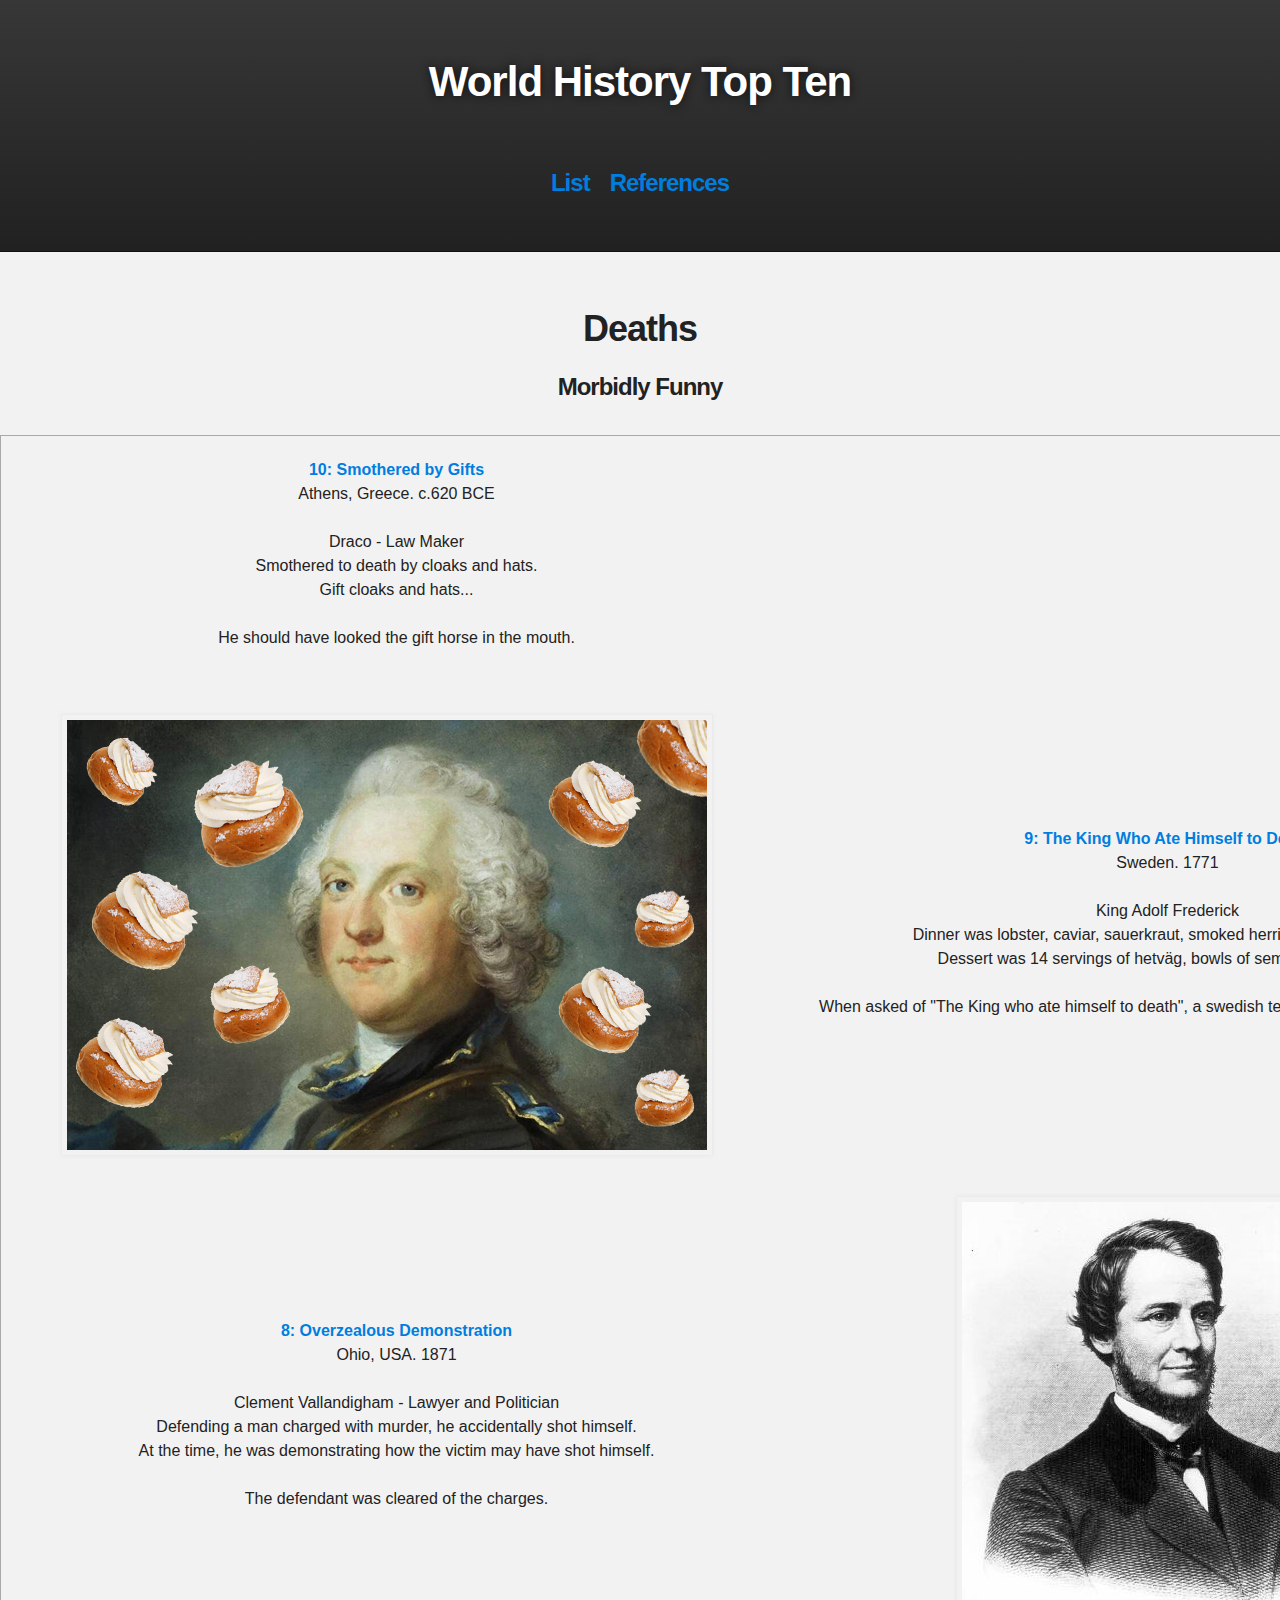
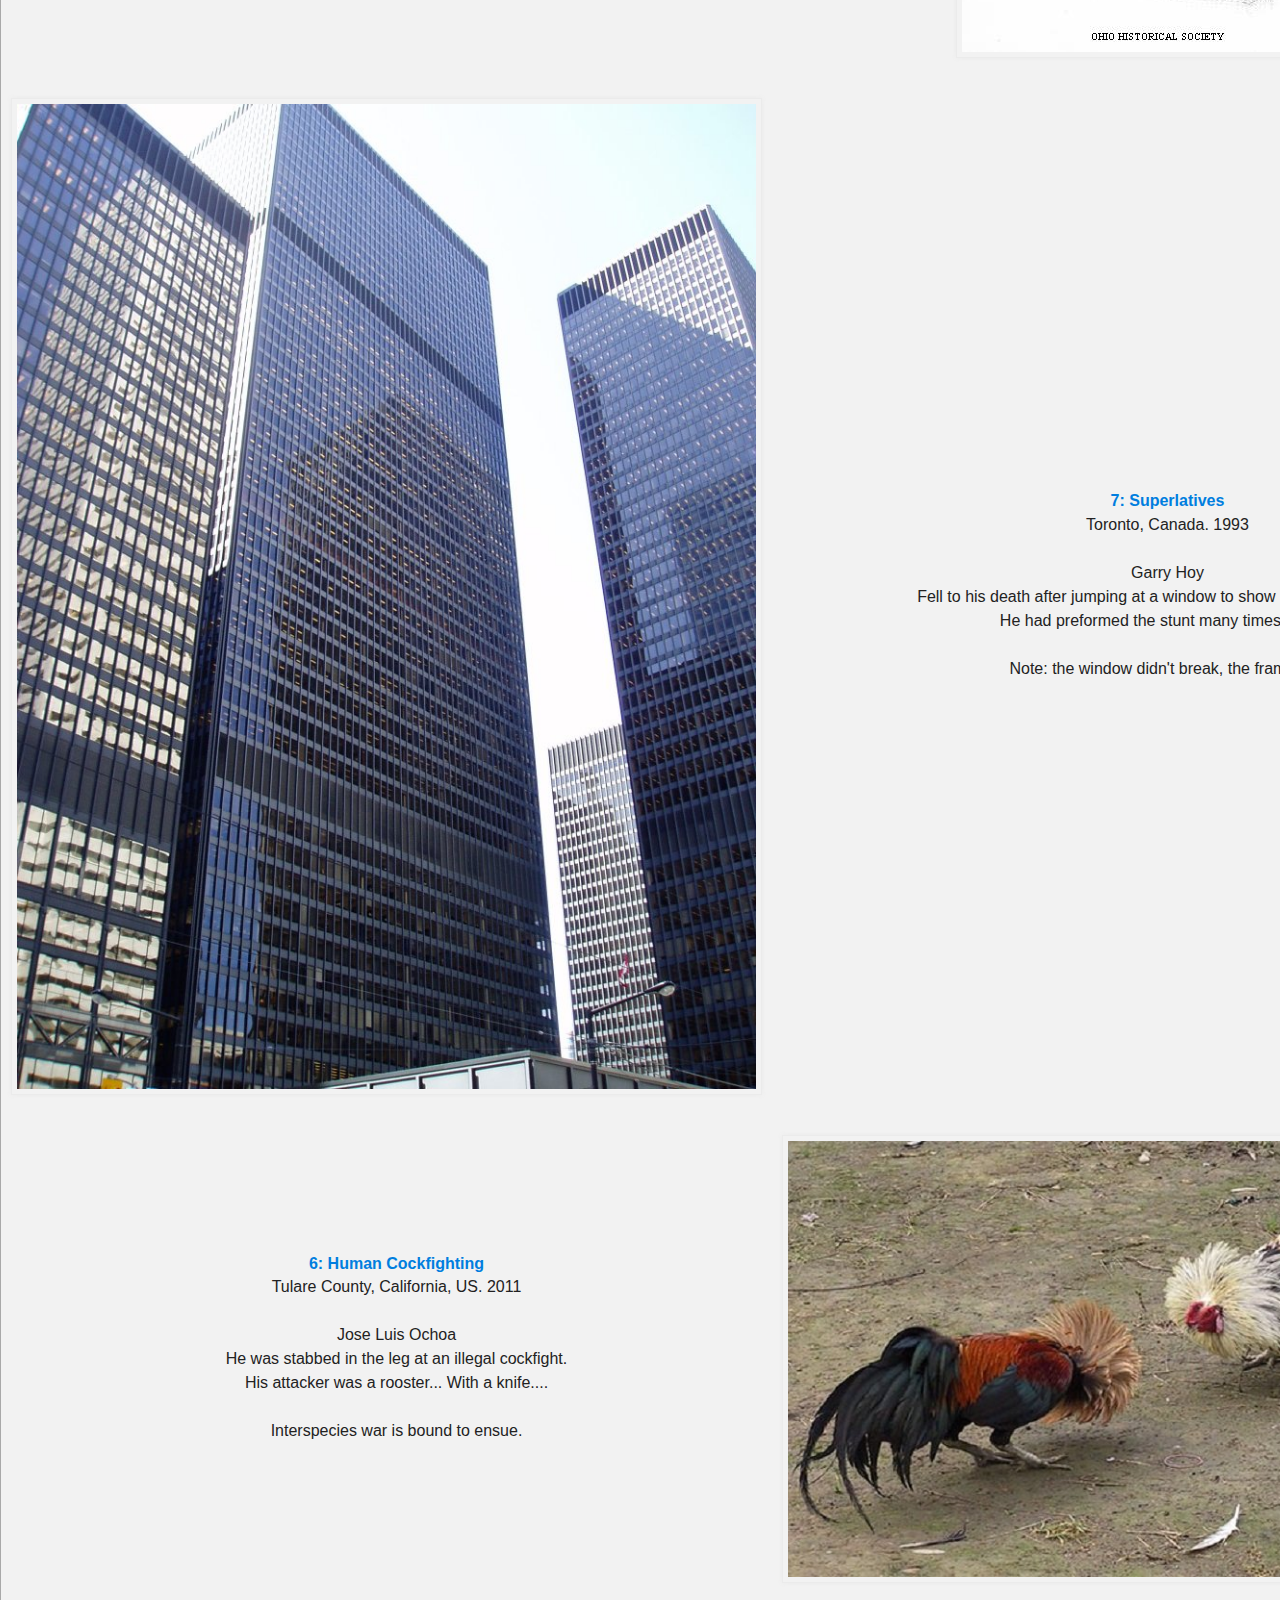
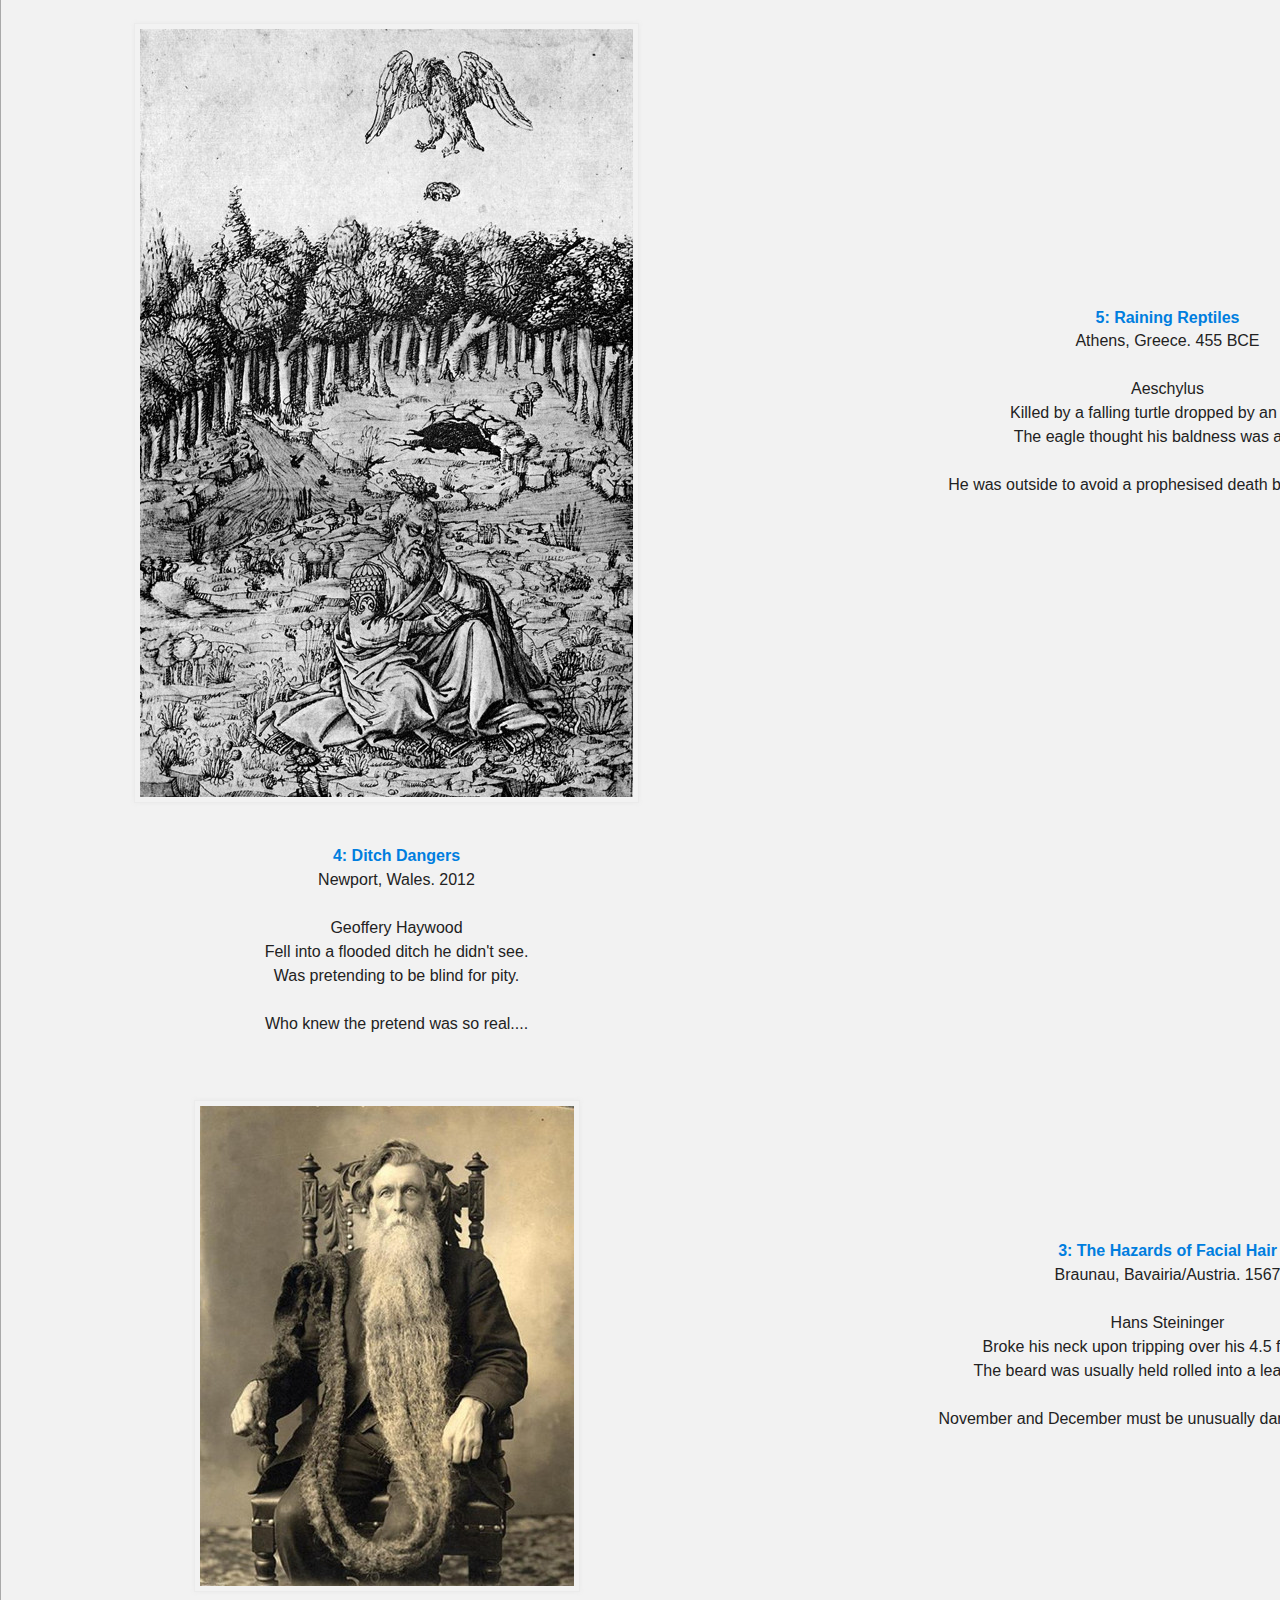
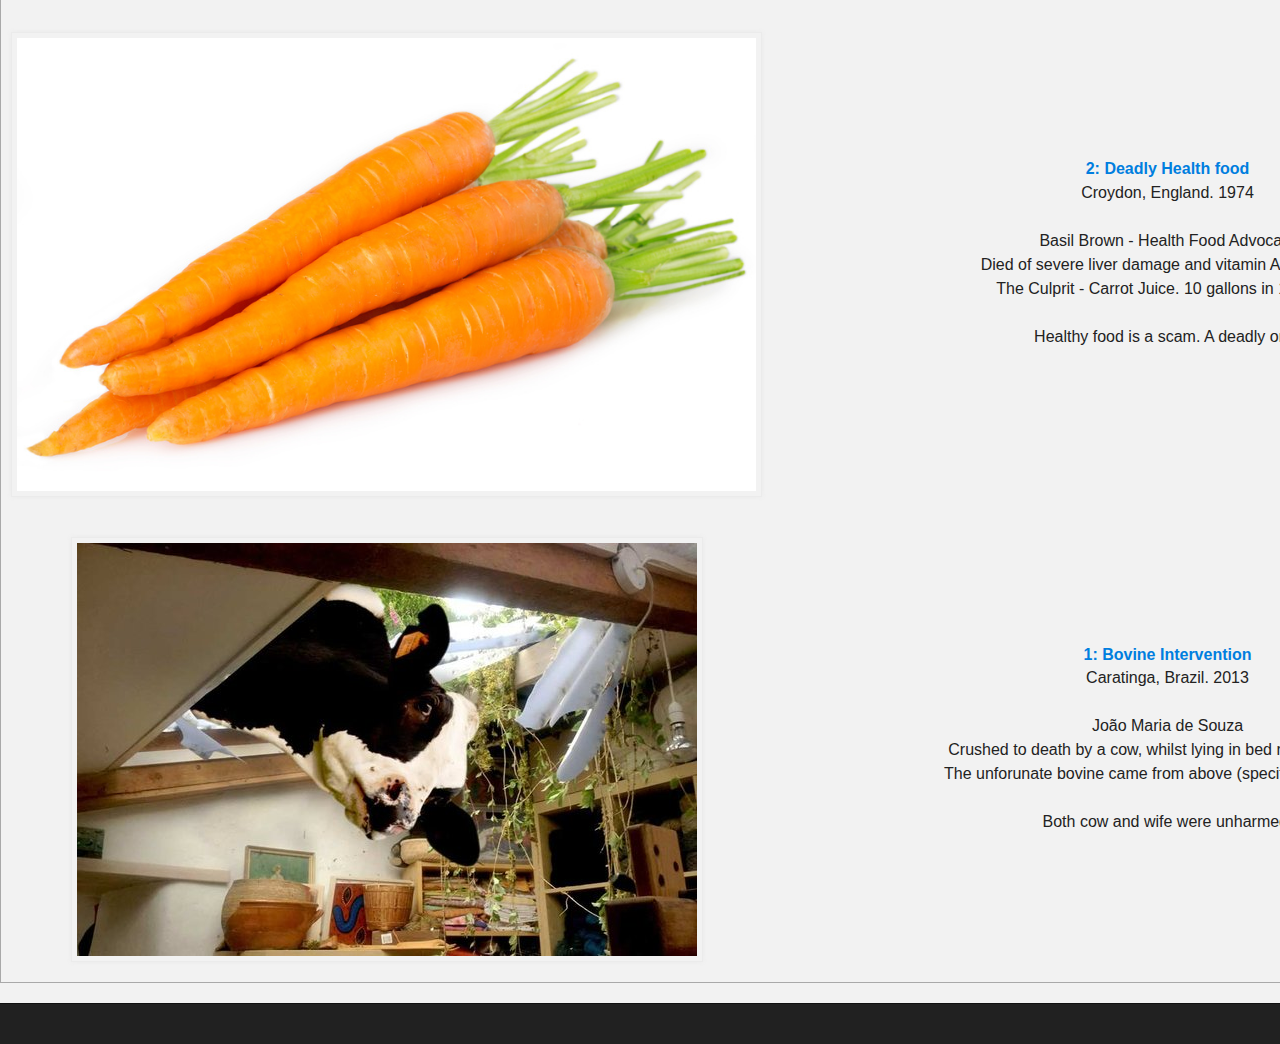
==== index.html @ b4752551 "Update index.html" ====
<!DOCTYPE html>
<html>

  <head>
    <meta charset='utf-8'>
    <meta http-equiv="X-UA-Compatible" content="chrome=1">
    <meta name="description" content="Worldhistorytopten : ">

    <link rel="stylesheet" type="text/css" media="screen" href="stylesheets/stylesheet.css">

    <title>World History Top Ten</title>
  </head>

  <body>

    <!-- HEADER -->
    <div id="header_wrap" class="outer">
        <header class="inner">

          <h1 style="text-align:center;" id="project_title">World History Top Ten</h1>
          <h2 id="project_tagline"></h2>
          
          
          <table style="margin:auto;border:0px;" style="width:40%">
            <tr>
              <td>
                <h3><a href="index.html">List</a></h3>
              </td>
              <td>
                <h3><a href="references.html">References</a></h3>
              </td>
            </tr>
          </table>

        </header>
    </div>

    <!-- MAIN CONTENT -->
    <div id="main_content_wrap" class="outer">
      <section id="main_content" class="inner">
<h1 style="text-align:center;">
<a id="deaths" aria-hidden="true"><span aria-hidden="true" class="octicon octicon-link"></span></a>Deaths</h1>
<h3 style="text-align:center;">Morbidly Funny</h3>
      </section>
      
      <table style="width:100%">
  <tr>
    <td>
      <pre><a href="http://www.stoa.org/sol-bin/search.pl?login=guest&enlogin=guest&db=REAL&field=adlerhw_gr&searchstr=delta,1495&filter=CD-Unicode"><strong>10: Smothered by Gifts</strong></a>
Athens, Greece. c.620 BCE

Draco - Law Maker
Smothered to death by cloaks and hats.
Gift cloaks and hats...

He should have looked the gift horse in the mouth.
      </pre>
    </td>
  </tr>
  
  
  <tr>
    <td><img src="images/yummy-death.png"></td>
    <td>
      <pre><a href="http://www.nordstjernan.com/news/traditions/6870/"><strong>9: The King Who Ate Himself to Death</strong></a>
Sweden. 1771

King Adolf Frederick
Dinner was lobster, caviar, sauerkraut, smoked herring and champagne.
Dessert was 14 servings of hetväg, bowls of semlor and hot milk.

When asked of "The King who ate himself to death", a swedish teenager responded "Which one?".
      </pre>
    </td>
  </tr>
  
  
  <tr>
    <td>
      <pre><a href="http://www.historiclebanonohio.com/?q=vallandigham"><strong>8: Overzealous Demonstration</strong></a>
Ohio, USA. 1871

Clement Vallandigham - Lawyer and Politician
Defending a man charged with murder, he accidentally shot himself.
At the time, he was demonstrating how the victim may have shot himself.

The defendant was cleared of the charges.
      </pre>
    </td>
    <td><img src="images/Vallandigham,_Clement_(1).jpg"></td>
  </tr>
  
  
  <tr>
    <td><img src="images/garry hoy window.JPG"></td>
    <td>
      <pre><a href="http://www.snopes.com/horrors/freakish/window.asp"><strong>7: Superlatives</strong></a>
Toronto, Canada. 1993

Garry Hoy
Fell to his death after jumping at a window to show it was unbreakable.
He had preformed the stunt many times before.

Note: the window didn't break, the frame did.
      </pre>
    </td>
  </tr>
  
  
  <tr>
    <td>
      <pre><a href="http://www.bbc.com/news/world-us-canada-12393125"><strong>6: Human Cockfighting</strong></a>
Tulare County, California, US. 2011

Jose Luis Ochoa
He was stabbed in the leg at an illegal cockfight.
His attacker was a rooster... With a knife....

Interspecies war is bound to ensue.
      </pre>
    </td>
    <td><img src="images/cdn.lolwot.com_wp-content_uploads_2016_05_10-bizarre-and-ironic-ways-people-have-been-killed-10.jpg"></td>
  </tr>
  
  
  <tr>
    <td><img src="images/Death_of_Aeschylus_in_Florentine_Picture_Chronicle.jpg"</td>
    <td>
      <pre><a href="http://www.britannica.com/biography/Aeschylus-Greek-dramatist"><strong>5: Raining Reptiles</strong></a>
Athens, Greece. 455 BCE

Aeschylus
Killed by a falling turtle dropped by an eagle.
The eagle thought his baldness was a rock.

He was outside to avoid a prophesised death by falling object.
      </pre>
    </td>
  </tr>
  
  
  <tr>
    <td>
      <pre><a href="http://www.telegraph.co.uk/news/newstopics/howaboutthat/9431829/Man-who-pretended-to-be-blind-died-in-ditch.html"><strong>4: Ditch Dangers</strong></a>
Newport, Wales. 2012

Geoffery Haywood
Fell into a flooded ditch he didn't see.
Was pretending to be blind for pity.

Who knew the pretend was so real....
      </pre>
    </td>
  </tr>
  
  
  <tr>
    <td><img src="images/unusual-deaths-hans_large.jpg"></td>
    <td>
      <pre><a href="http://health.howstuffworks.com/diseases-conditions/death-dying/10-ways-to-die3.htm"><strong>3: The Hazards of Facial Hair</strong></a>
Braunau, Bavairia/Austria. 1567

Hans Steininger
Broke his neck upon tripping over his 4.5 foot beard.
The beard was usually held rolled into a leather pouch.

November and December must be unusually dangerous months.
      </pre>
    </td>
  </tr>
  
  
  <tr>
    <td><img src="images/CARROTS.jpg"></td>
    <td>
      <pre><a href="https://books.google.com/books?id=qbMz7YrTBMEC&lpg=PA230&ots=zu1Pef9qdF&dq=bl&pg=PA230#v=onepage&q=%22Basil%20Brown%22&f=false"><strong>2: Deadly Health food</strong></a>
Croydon, England. 1974

Basil Brown - Health Food Advocate
Died of severe liver damage and vitamin A overdose.
The Culprit - Carrot Juice. 10 gallons in 10 days.

Healthy food is a scam. A deadly one.
      </pre>
    </td>
    <td><img src="images/basil brown carrot.jpg"></td>
  </tr>
  
  
  <tr>
    <td><img src="images/cow.jpg"></td>
    <td>
      <pre><a href="http://www.telegraph.co.uk/news/worldnews/southamerica/brazil/10177786/Brazilian-man-dies-after-cow-falls-through-his-roof-on-top-of-him.html"><strong>1: Bovine Intervention</strong></a>
Caratinga, Brazil. 2013

João Maria de Souza
Crushed to death by a cow, whilst lying in bed next to his wife.
The unforunate bovine came from above (specifically, the roof).

Both cow and wife were unharmed.
      </pre>
    </td>
  </tr>
    
    
</table>

    </div>

    <!-- FOOTER  -->
    <div id="footer_wrap" class="outer">
      <footer class="inner">
      </footer>
    </div>

    

  </body>
</html>
---- stylesheets/stylesheet.css ----
/*******************************************************************************
Slate Theme for GitHub Pages
by Jason Costello, @jsncostello
*******************************************************************************/

@import url(github-light.css);

/*******************************************************************************
MeyerWeb Reset
*******************************************************************************/

html, body, div, span, applet, object, iframe,
h1, h2, h3, h4, h5, h6, p, blockquote, pre,
a, abbr, acronym, address, big, cite, code,
del, dfn, em, img, ins, kbd, q, s, samp,
small, strike, strong, sub, sup, tt, var,
b, u, i, center,
dl, dt, dd, ol, ul, li,
fieldset, form, label, legend,
table, caption, tbody, tfoot, thead, tr, th, td,
article, aside, canvas, details, embed,
figure, figcaption, footer, header, hgroup,
menu, nav, output, ruby, section, summary,
time, mark, audio, video {
  margin: 0;
  padding: 0;
  border: 0;
  font: inherit;
  vertical-align: middle;
}

td{
  text-align:center;
}

/* HTML5 display-role reset for older browsers */
article, aside, details, figcaption, figure,
footer, header, hgroup, menu, nav, section {
  display: block;
}

ol, ul {
  list-style: none;
}

table {
  border-collapse: collapse;
  border-spacing: 0;
}

/*******************************************************************************
Theme Styles
*******************************************************************************/

body {
  box-sizing: border-box;
  color:#373737;
  background: #212121;
  font-size: 16px;
  font-family: 'Myriad Pro', Calibri, Helvetica, Arial, sans-serif;
  line-height: 1.5;
  -webkit-font-smoothing: antialiased;
}

h1, h2, h3, h4, h5, h6 {
  margin: 10px 0;
  font-weight: 700;
  color:#222222;
  font-family: 'Lucida Grande', 'Calibri', Helvetica, Arial, sans-serif;
  letter-spacing: -1px;
}

pre {
  color:#222222;
  font-family: 'Lucia Grande', 'Calibri', Helvetica, Arial, sans-serif;
}

h1 {
  font-size: 36px;
  font-weight: 700;
}

h2 {
  padding-bottom: 10px;
  font-size: 32px;
  background: url('../images/bg_hr.png') repeat-x bottom;
}

h3 {
  font-size: 24px;
}

h4 {
  font-size: 21px;
}

h5 {
  font-size: 18px;
}

h6 {
  font-size: 16px;
}

p {
  margin: 10px 0 15px 0;
}

footer p {
  color: #f2f2f2;
}

a {
  text-decoration: none;
  color: #007edf;
  text-shadow: none;

  transition: color 0.5s ease;
  transition: text-shadow 0.5s ease;
  -webkit-transition: color 0.5s ease;
  -webkit-transition: text-shadow 0.5s ease;
  -moz-transition: color 0.5s ease;
  -moz-transition: text-shadow 0.5s ease;
  -o-transition: color 0.5s ease;
  -o-transition: text-shadow 0.5s ease;
  -ms-transition: color 0.5s ease;
  -ms-transition: text-shadow 0.5s ease;
}

a:hover, a:focus {text-decoration: underline;}

footer a {
  color: #F2F2F2;
  text-decoration: underline;
}

em {
  font-style: italic;
}

strong {
  font-weight: bold;
}

img {
  position: relative;
  margin: 0 auto;
  max-width: 739px;
  padding: 5px;
  margin: 10px 0 10px 0;
  border: 1px solid #ebebeb;

  box-shadow: 0 0 5px #ebebeb;
  -webkit-box-shadow: 0 0 5px #ebebeb;
  -moz-box-shadow: 0 0 5px #ebebeb;
  -o-box-shadow: 0 0 5px #ebebeb;
  -ms-box-shadow: 0 0 5px #ebebeb;
}

p img {
  display: inline;
  margin: 0;
  padding: 0;
  vertical-align: middle;
  text-align: center;
  border: none;
}

code {
  width: 100%;
  color: #222;
  background-color: #fff;

  font-family: Monaco, "Bitstream Vera Sans Mono", "Lucida Console", Terminal, monospace;
  font-size: 14px;

  border-radius: 2px;
  -moz-border-radius: 2px;
  -webkit-border-radius: 2px;
}

pre {
  width: 100%;
  padding: 10px;
 /* box-shadow: 0 0 10px rgba(0,0,0,.1);*/
  overflow: auto;
}

code {
  padding: 3px;
  margin: 0 3px;
  box-shadow: 0 0 10px rgba(0,0,0,.1);
}

pre code {
  display: block;
  box-shadow: none;
}

blockquote {
  color: #666;
  margin-bottom: 20px;
  padding: 0 0 0 20px;
  border-left: 3px solid #bbb;
}


ul, ol, dl {
  margin-bottom: 15px
}

ul {
  list-style-position: inside;
  list-style: disc;
  padding-left: 20px;
}

ol {
  list-style-position: inside;
  list-style: decimal;
  padding-left: 20px;
}

dl dt {
  font-weight: bold;
}

dl dd {
  padding-left: 20px;
  font-style: italic;
}

dl p {
  padding-left: 20px;
  font-style: italic;
}

hr {
  height: 1px;
  margin-bottom: 5px;
  border: none;
  background: url('../images/bg_hr.png') repeat-x center;
}

table {
  border: 1px solid DarkGray;
  margin-bottom: 20px;
  text-align: left;
 }

th {
  font-family: 'Lucida Grande', 'Helvetica Neue', Helvetica, Arial, sans-serif;
  padding: 10px;
  background: #373737;
  color: #fff;
 }

td {
  padding: 10px;
 }

form {
  background: #f2f2f2;
  padding: 20px;
}

/*******************************************************************************
Full-Width Styles
*******************************************************************************/

.outer {
  width: 100%;
}

.inner {
  position: relative;
  max-width: 640px;
  padding: 20px 10px;
  margin: 0 auto;
}

#forkme_banner {
  display: block;
  position: absolute;
  top:0;
  right: 10px;
  z-index: 10;
  padding: 10px 50px 10px 10px;
  color: #fff;
  background: url('../images/blacktocat.png') #0090ff no-repeat 95% 50%;
  font-weight: 700;
  box-shadow: 0 0 10px rgba(0,0,0,.5);
  border-bottom-left-radius: 2px;
  border-bottom-right-radius: 2px;
}

#header_wrap {
  background: #212121;
  background: -moz-linear-gradient(top, #373737, #212121);
  background: -webkit-linear-gradient(top, #373737, #212121);
  background: -ms-linear-gradient(top, #373737, #212121);
  background: -o-linear-gradient(top, #373737, #212121);
  background: linear-gradient(top, #373737, #212121);
}

#header_wrap .inner {
  padding: 50px 10px 30px 10px;
}

#project_title {
  margin: 0;
  color: #fff;
  font-size: 42px;
  font-weight: 700;
  text-shadow: #111 0px 0px 10px;
}

#project_tagline {
  color: #fff;
  font-size: 24px;
  font-weight: 300;
  background: none;
  text-shadow: #111 0px 0px 10px;
}

#downloads {
  position: absolute;
  width: 210px;
  z-index: 10;
  bottom: -40px;
  right: 0;
  height: 70px;
  background: url('../images/icon_download.png') no-repeat 0% 90%;
}

.zip_download_link {
  display: block;
  float: right;
  width: 90px;
  height:70px;
  text-indent: -5000px;
  overflow: hidden;
  background: url(../images/sprite_download.png) no-repeat bottom left;
}

.tar_download_link {
  display: block;
  float: right;
  width: 90px;
  height:70px;
  text-indent: -5000px;
  overflow: hidden;
  background: url(../images/sprite_download.png) no-repeat bottom right;
  margin-left: 10px;
}

.zip_download_link:hover {
  background: url(../images/sprite_download.png) no-repeat top left;
}

.tar_download_link:hover {
  background: url(../images/sprite_download.png) no-repeat top right;
}

#main_content_wrap {
  background: #f2f2f2;
  border-top: 1px solid #111;
  border-bottom: 1px solid #111;
}

#main_content {
  padding-top: 40px;
}

#footer_wrap {
  background: #212121;
}



/*******************************************************************************
Small Device Styles
*******************************************************************************/

@media screen and (max-width: 480px) {
  body {
    font-size:14px;
  }

  #downloads {
    display: none;
  }

  .inner {
    min-width: 320px;
    max-width: 480px;
  }

  #project_title {
  font-size: 32px;
  }

  h1 {
    font-size: 28px;
  }

  h2 {
    font-size: 24px;
  }

  h3 {
    font-size: 21px;
  }

  h4 {
    font-size: 18px;
  }

  h5 {
    font-size: 14px;
  }

  h6 {
    font-size: 12px;
  }

  code, pre {
    min-width: 320px;
    max-width: 480px;
    font-size: 11px;
  }

}
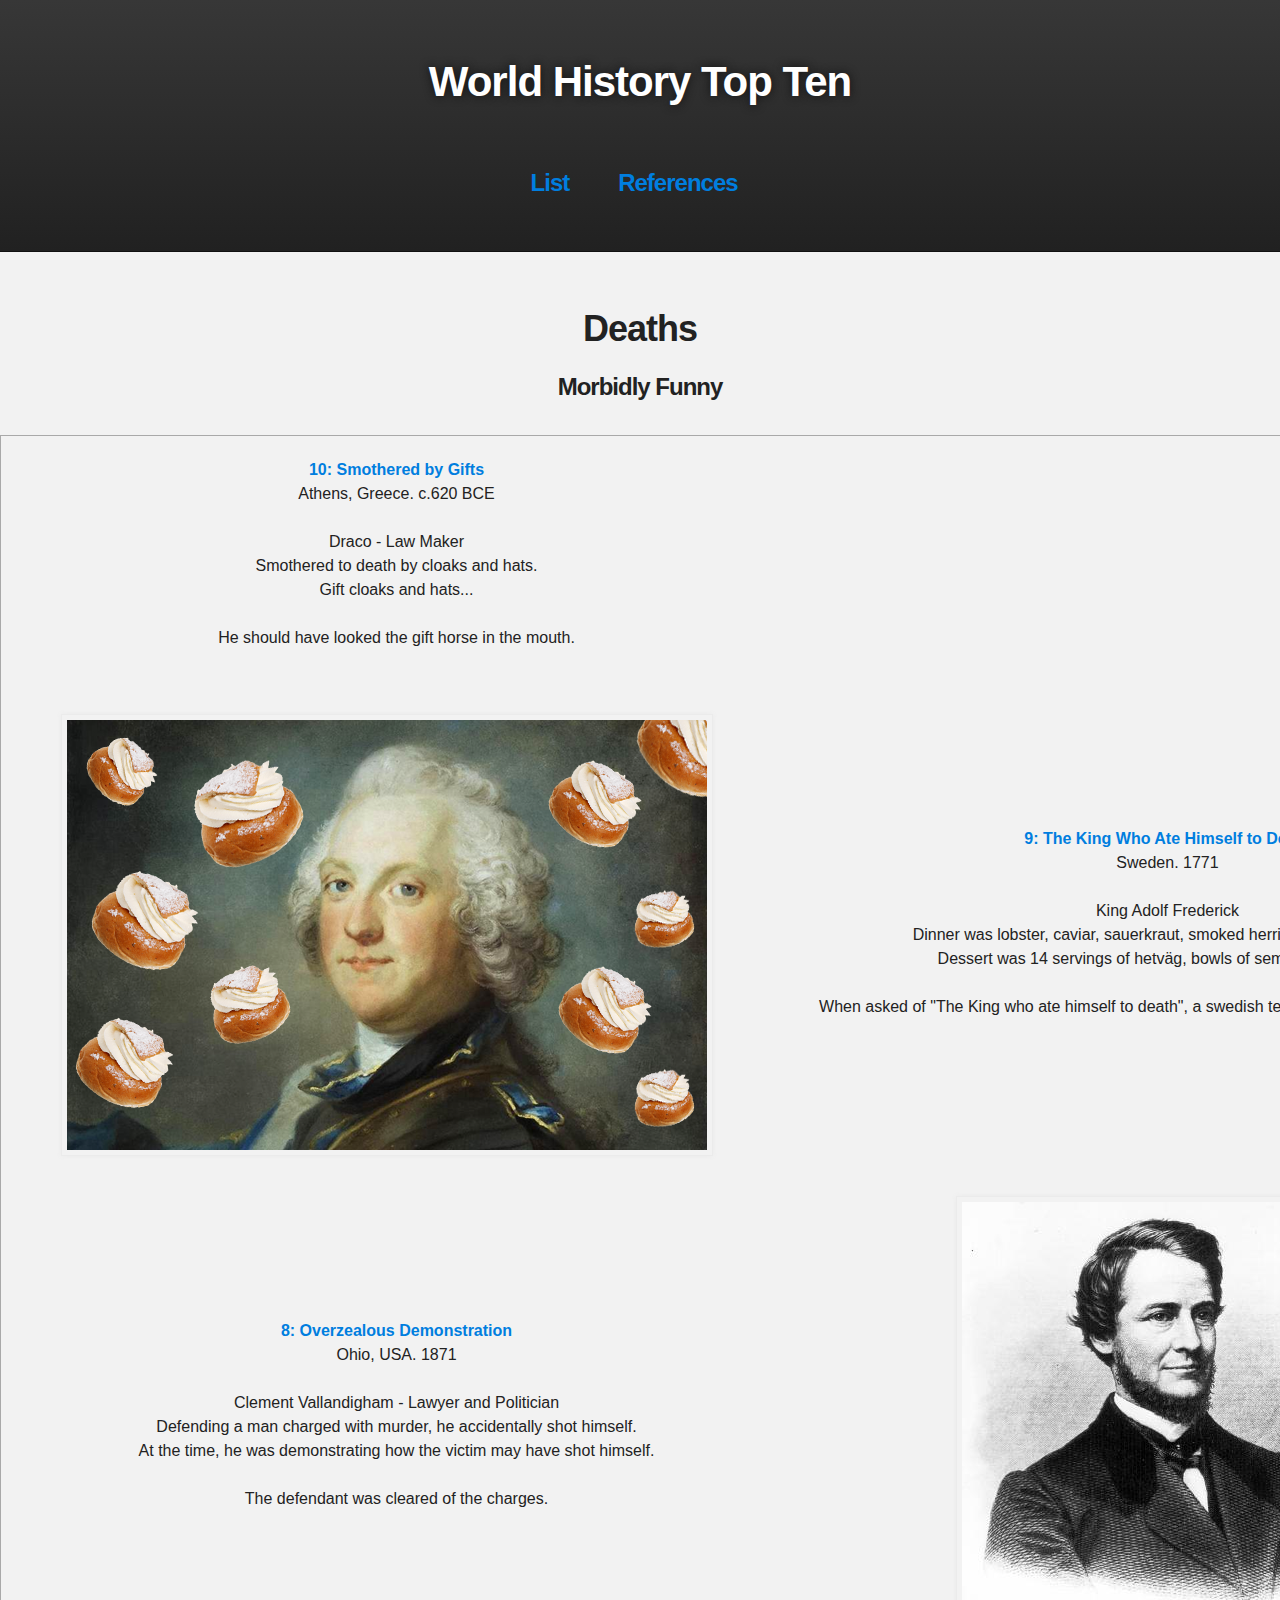
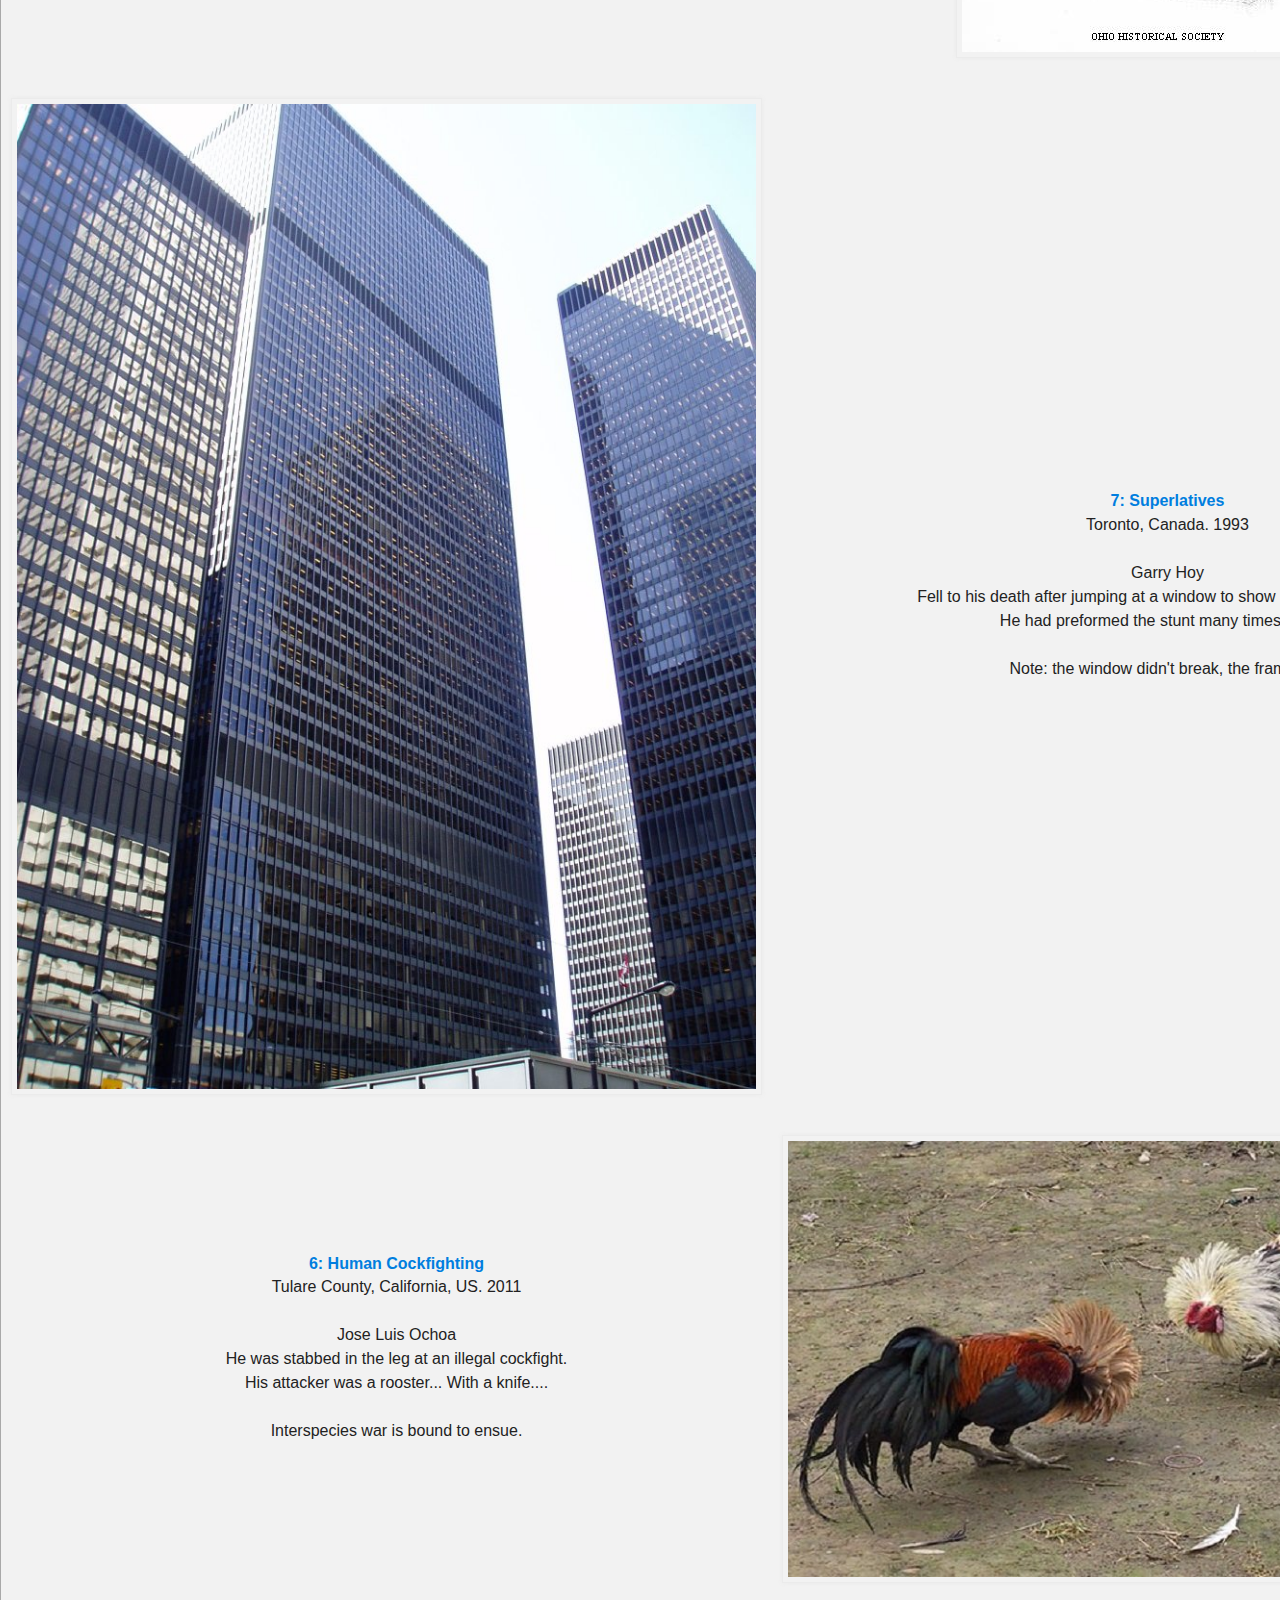
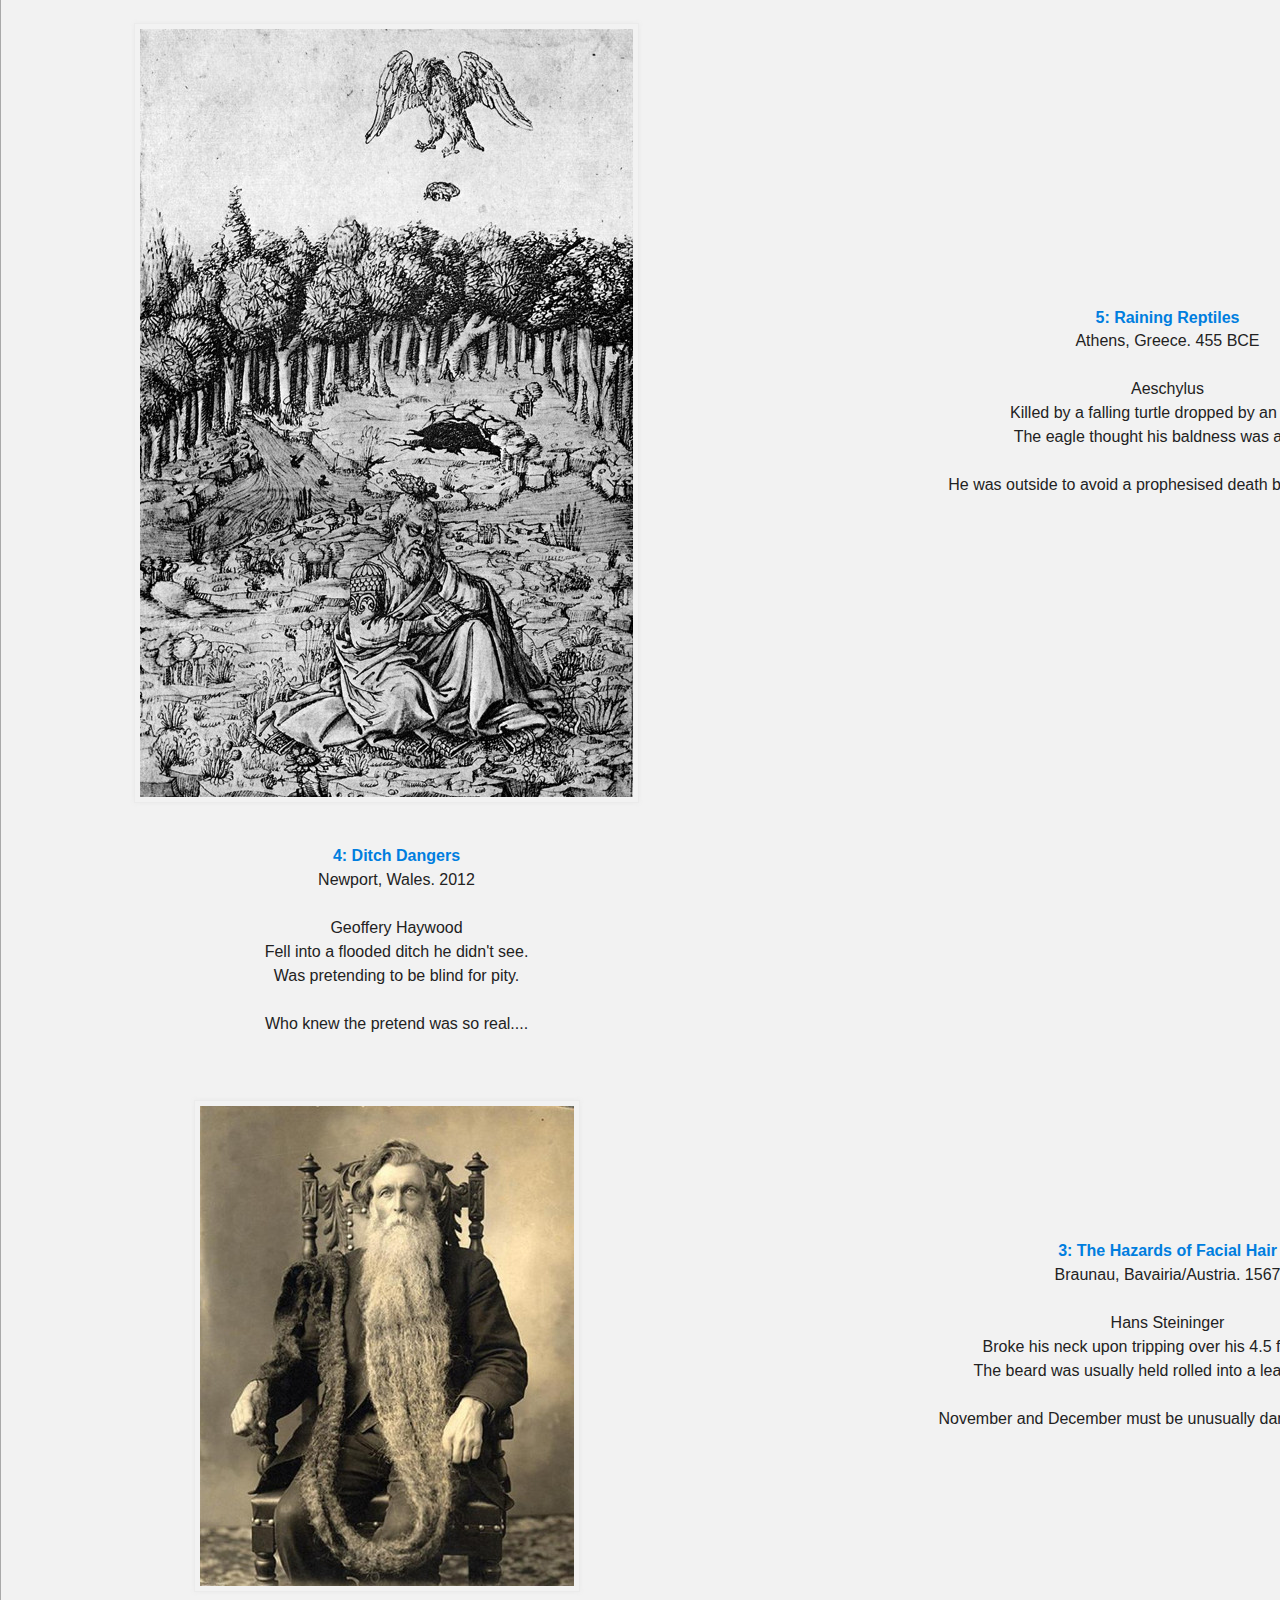
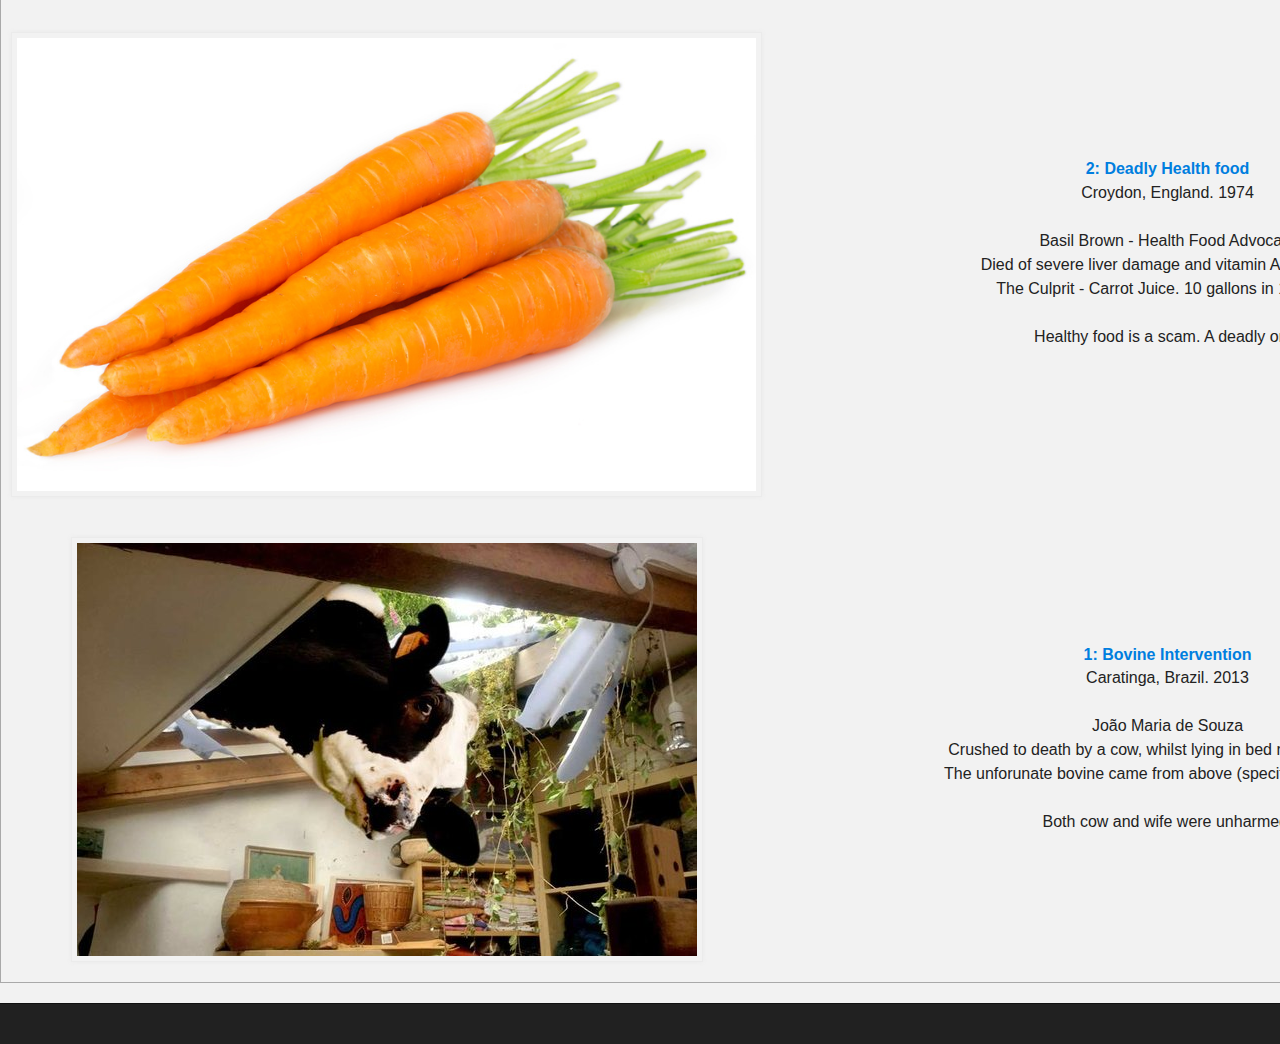
==== commit b2c0eabd: "Update index.html" ====
--- a/index.html
+++ b/index.html
@@ -21,7 +21,7 @@
           <h2 id="project_tagline"></h2>
           
           
-          <table style="margin:auto;border:0px;" style="width:40%">
+          <table style="margin:auto;border:0px;width:40%;text-align:center;color:white;">
             <tr>
               <td>
                 <h3><a href="index.html">List</a></h3>
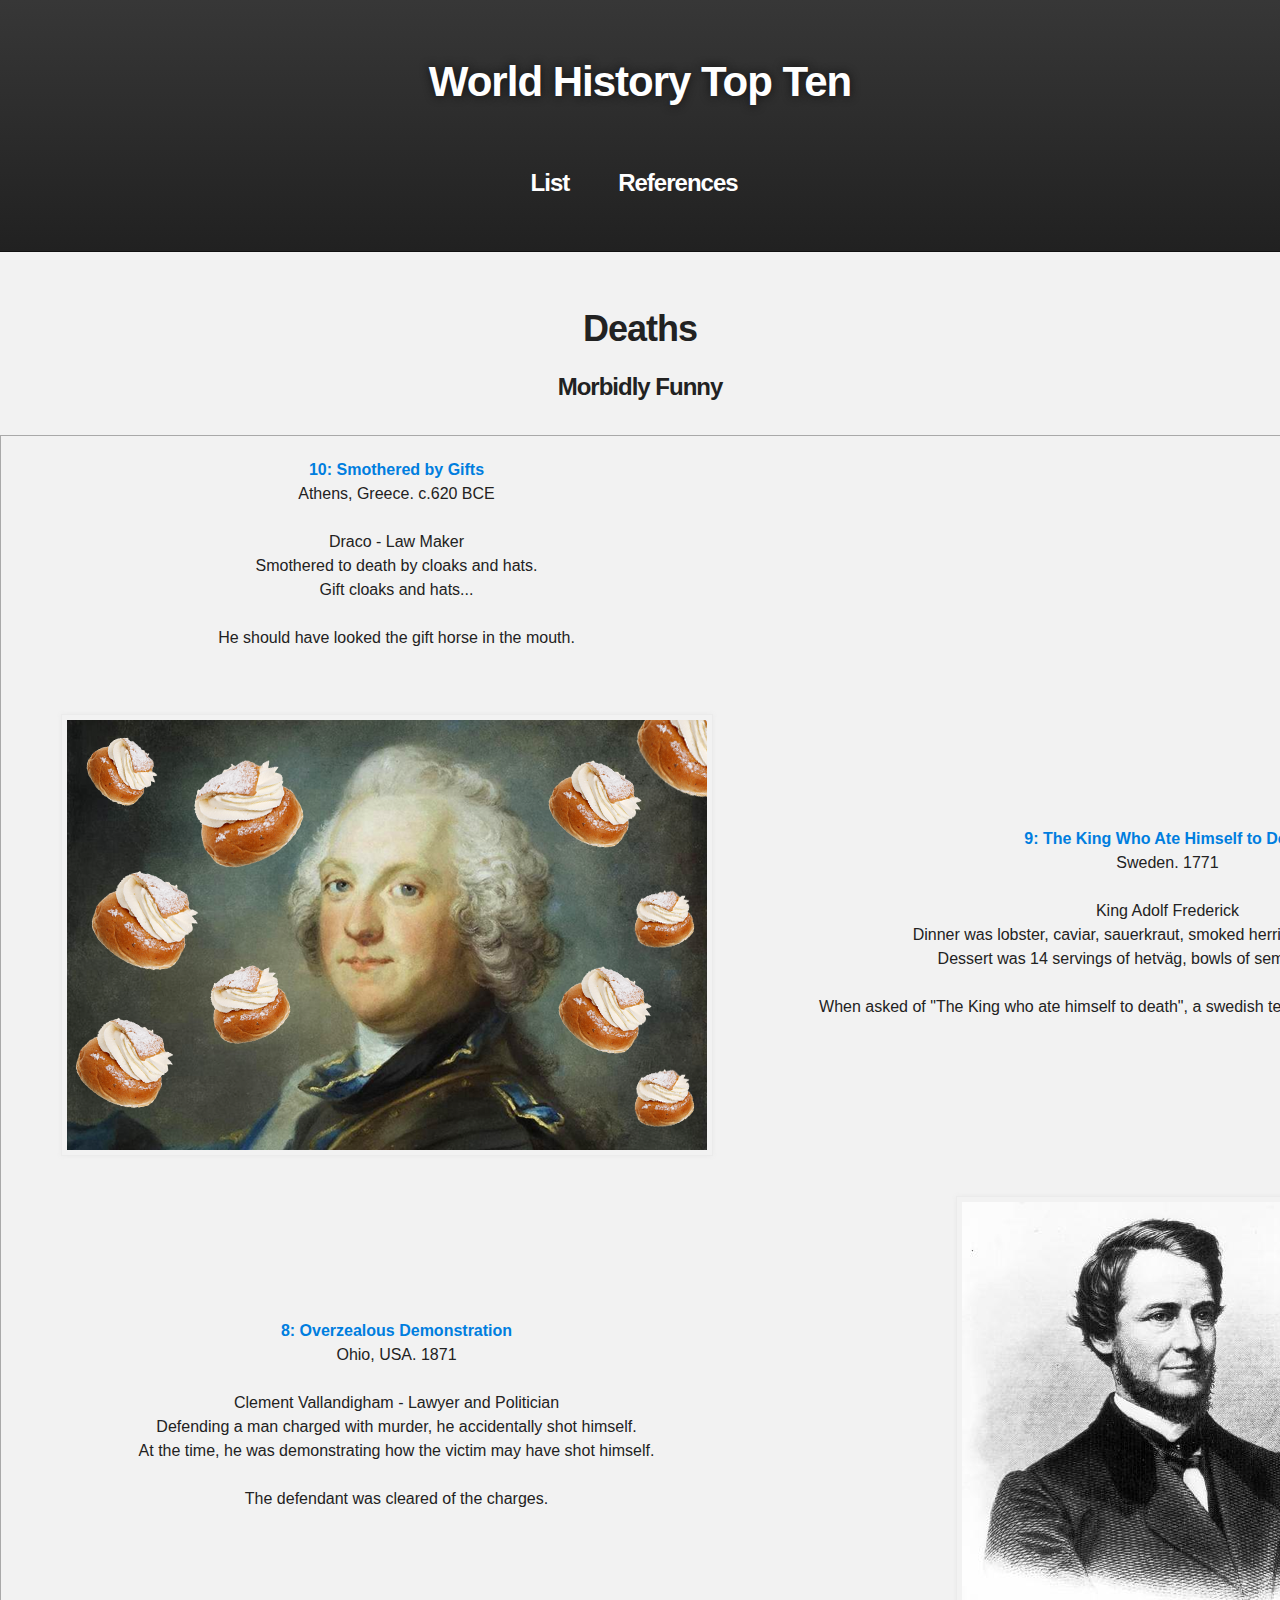
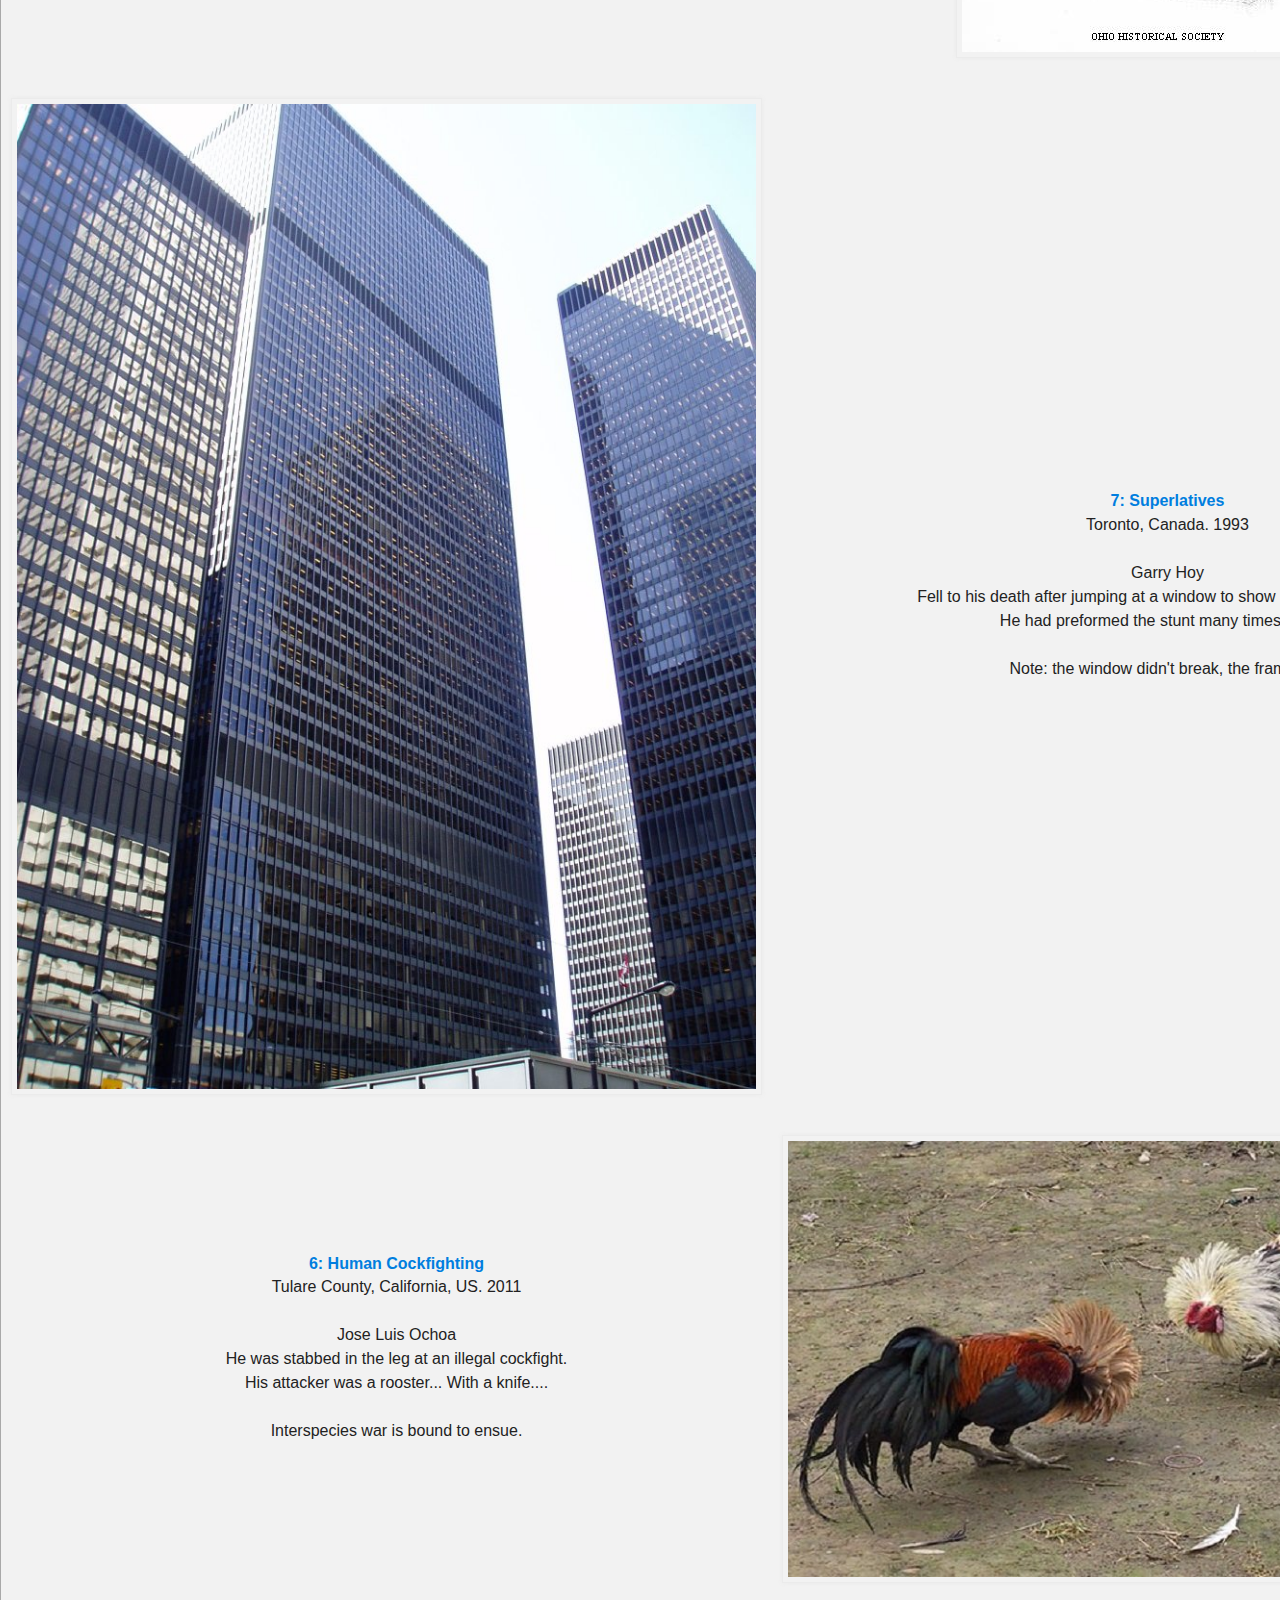
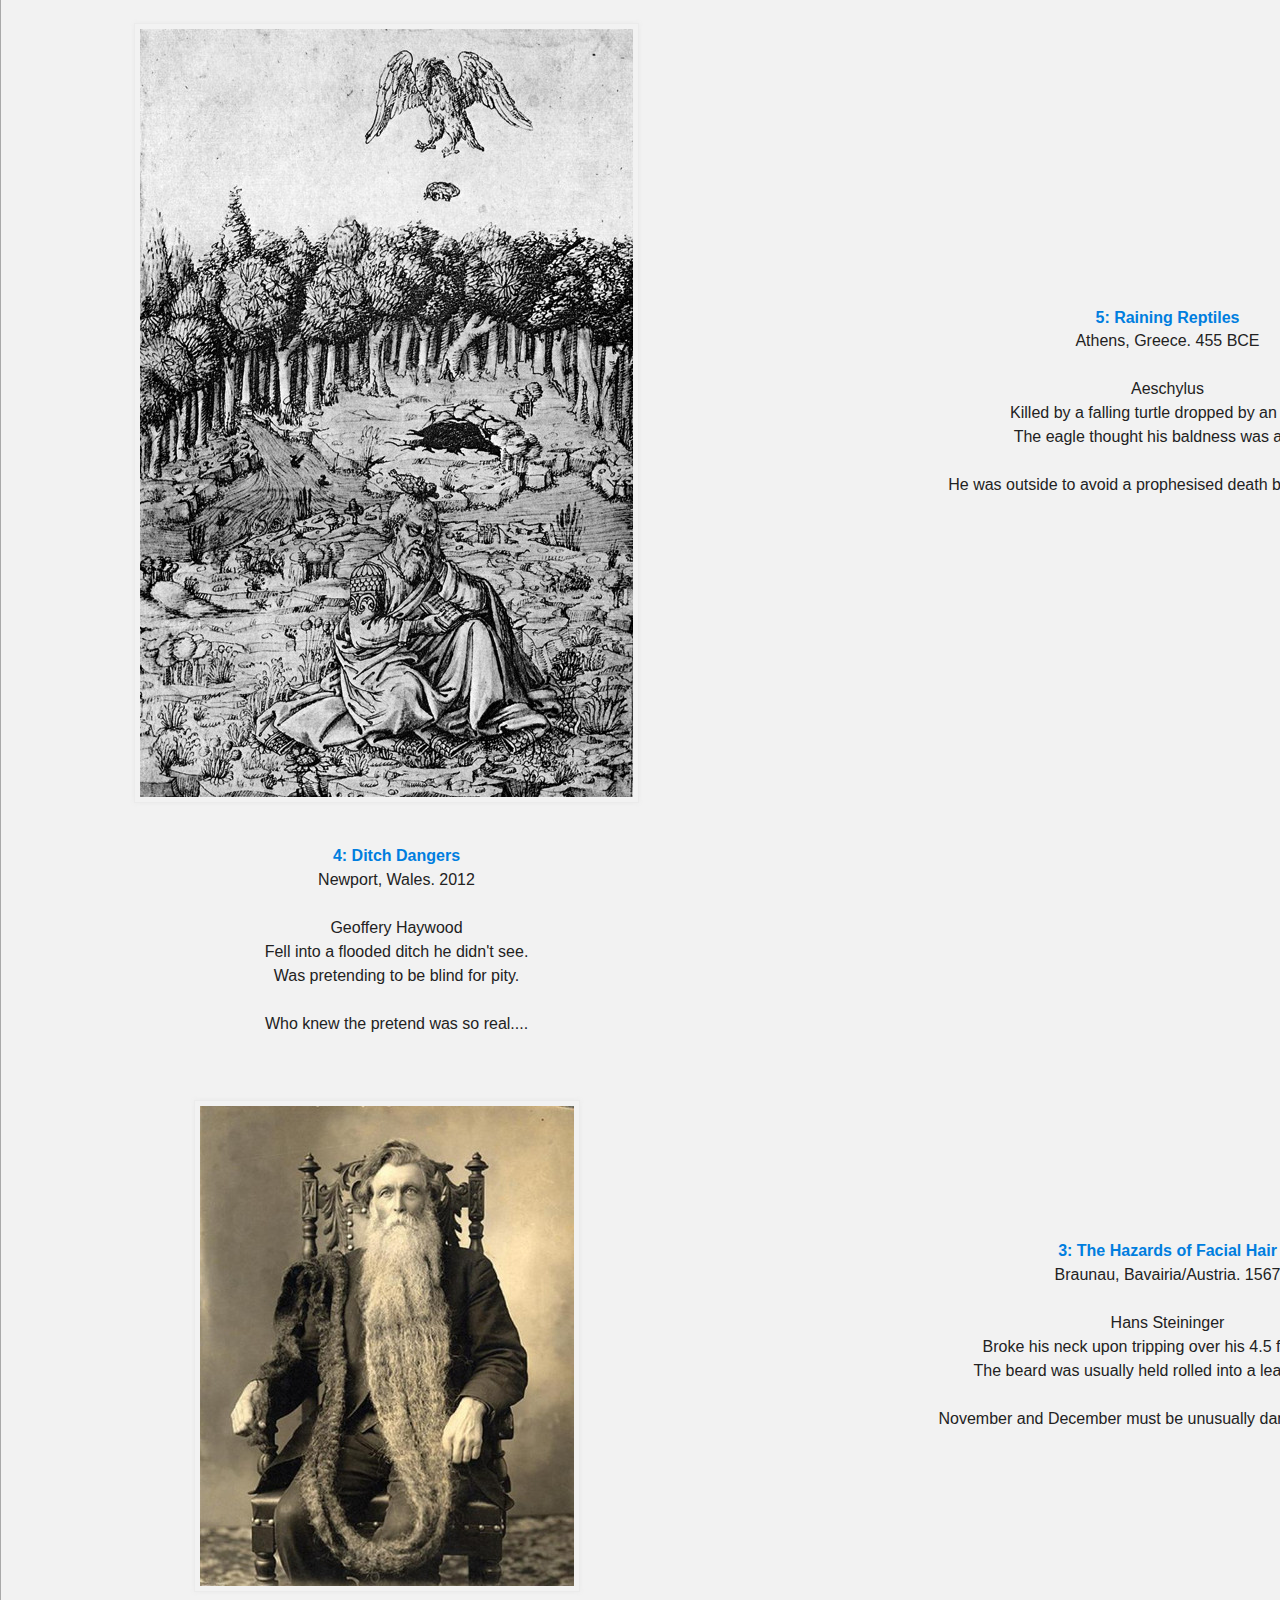
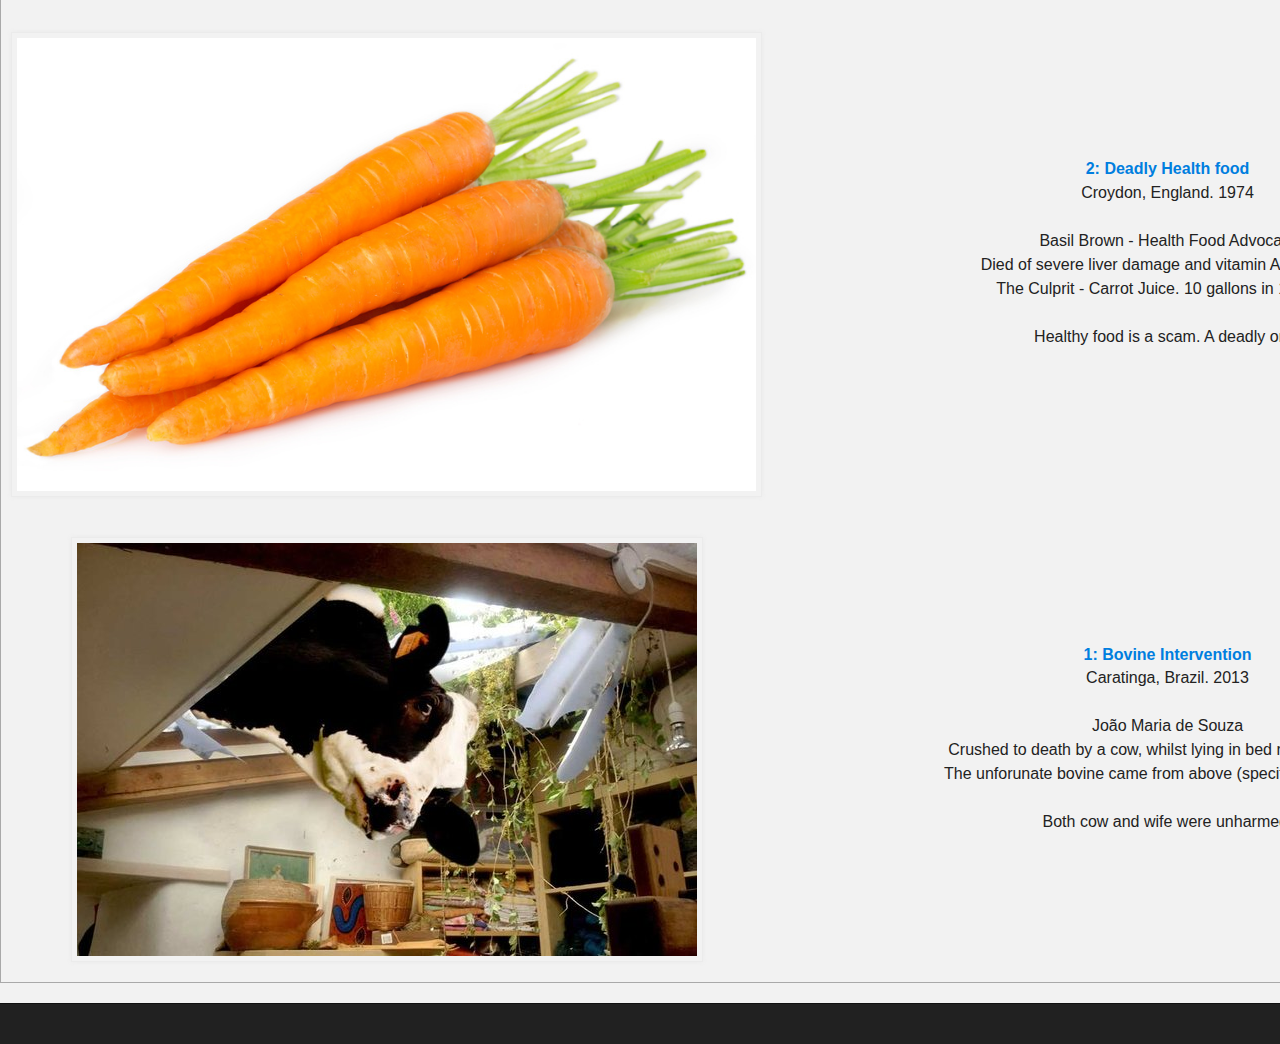
==== commit df6eb6a2: "Update index.html" ====
--- a/index.html
+++ b/index.html
@@ -24,10 +24,10 @@
           <table style="margin:auto;border:0px;width:40%;text-align:center;color:white;">
             <tr>
               <td>
-                <h3><a href="index.html">List</a></h3>
+                <h3 style="color:white;"><a style="color:white;" href="index.html">List</a></h3>
               </td>
               <td>
-                <h3><a href="references.html">References</a></h3>
+                <h3 style="color:white;"><a style="color:white;" href="references.html">References</a></h3>
               </td>
             </tr>
           </table>
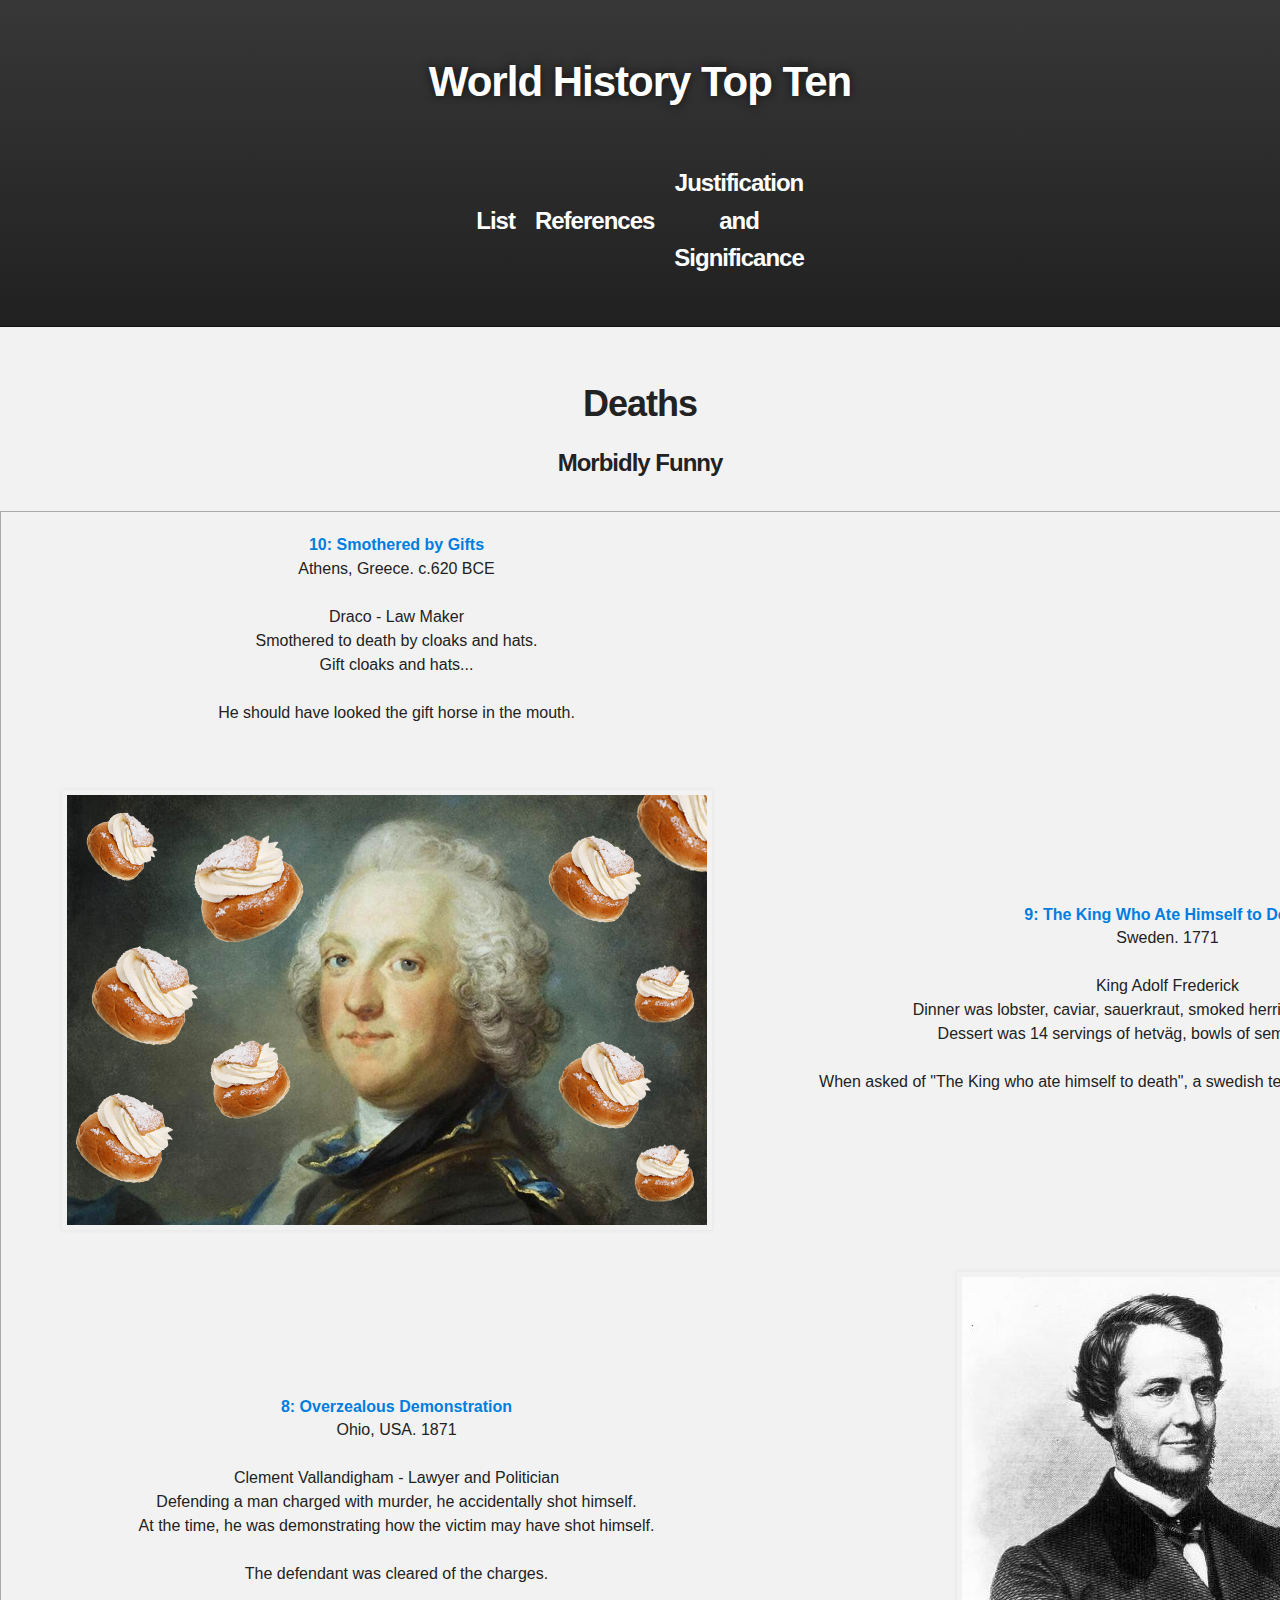
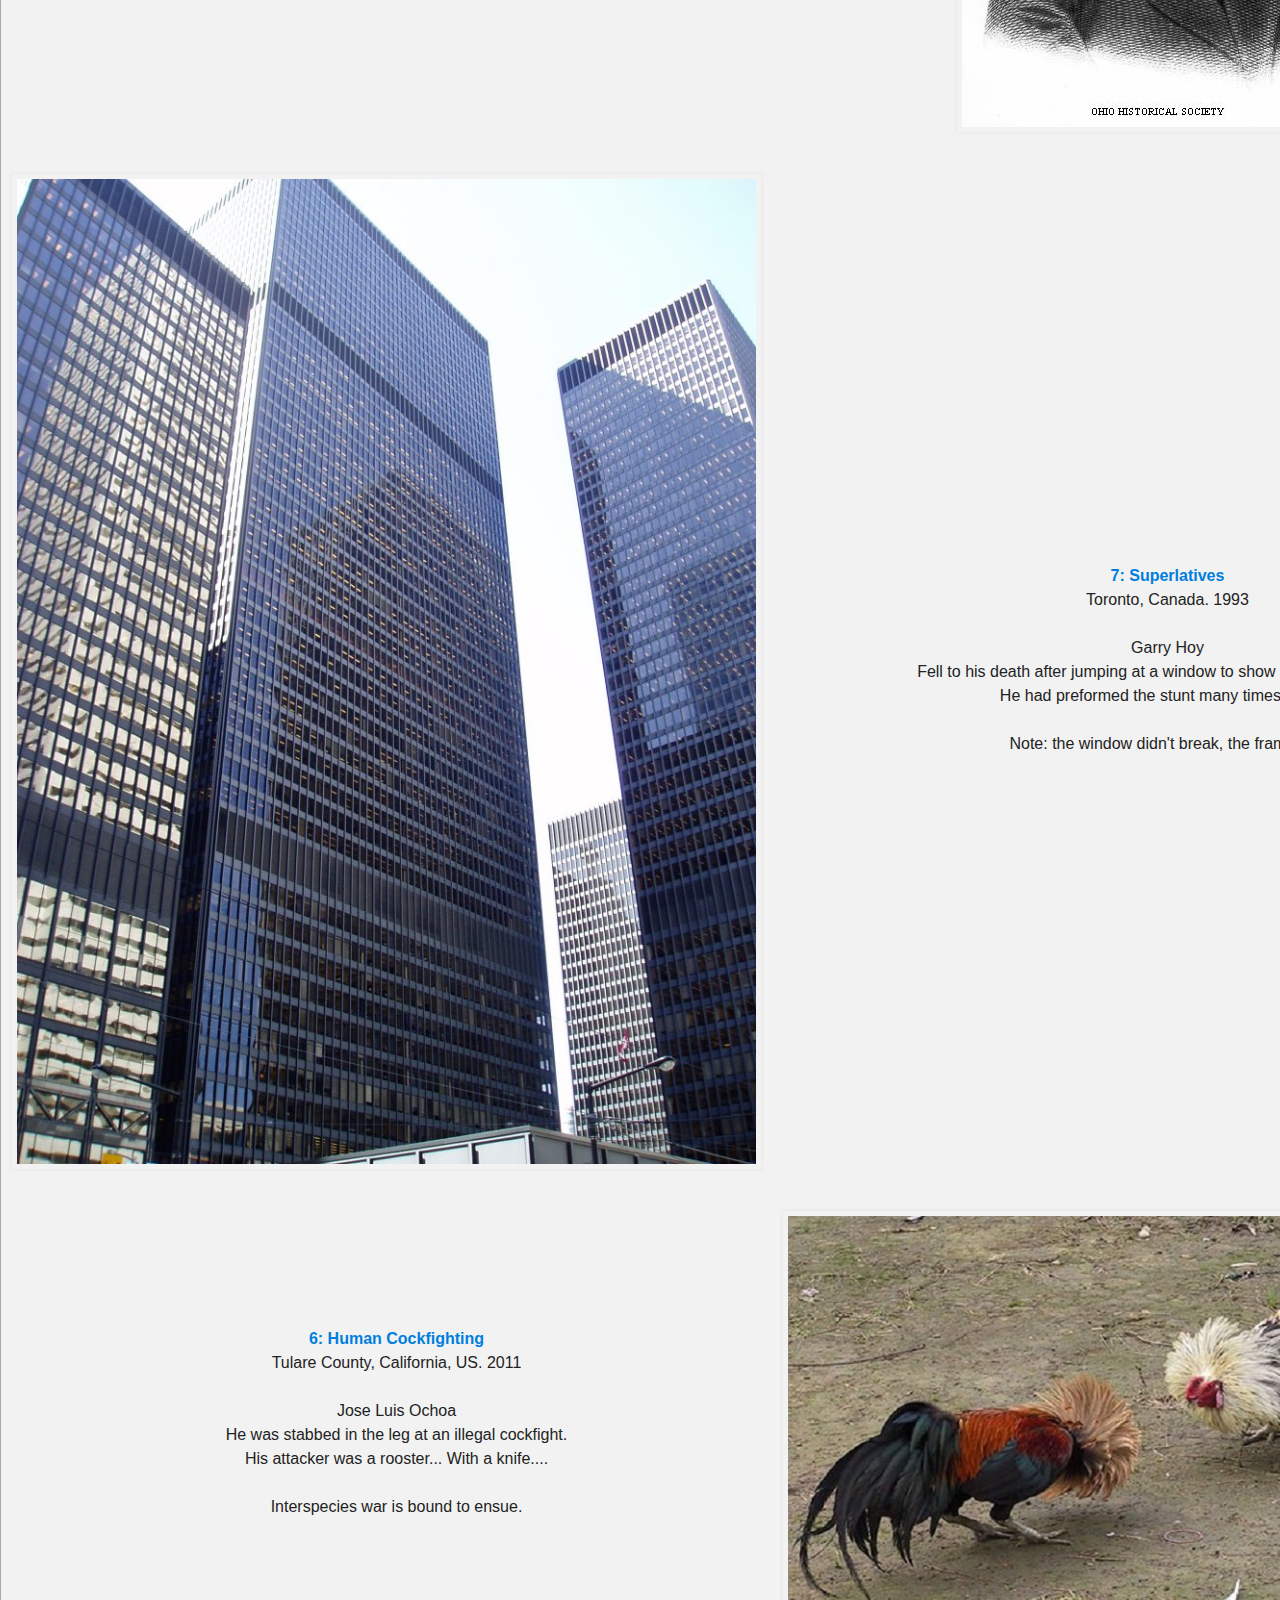
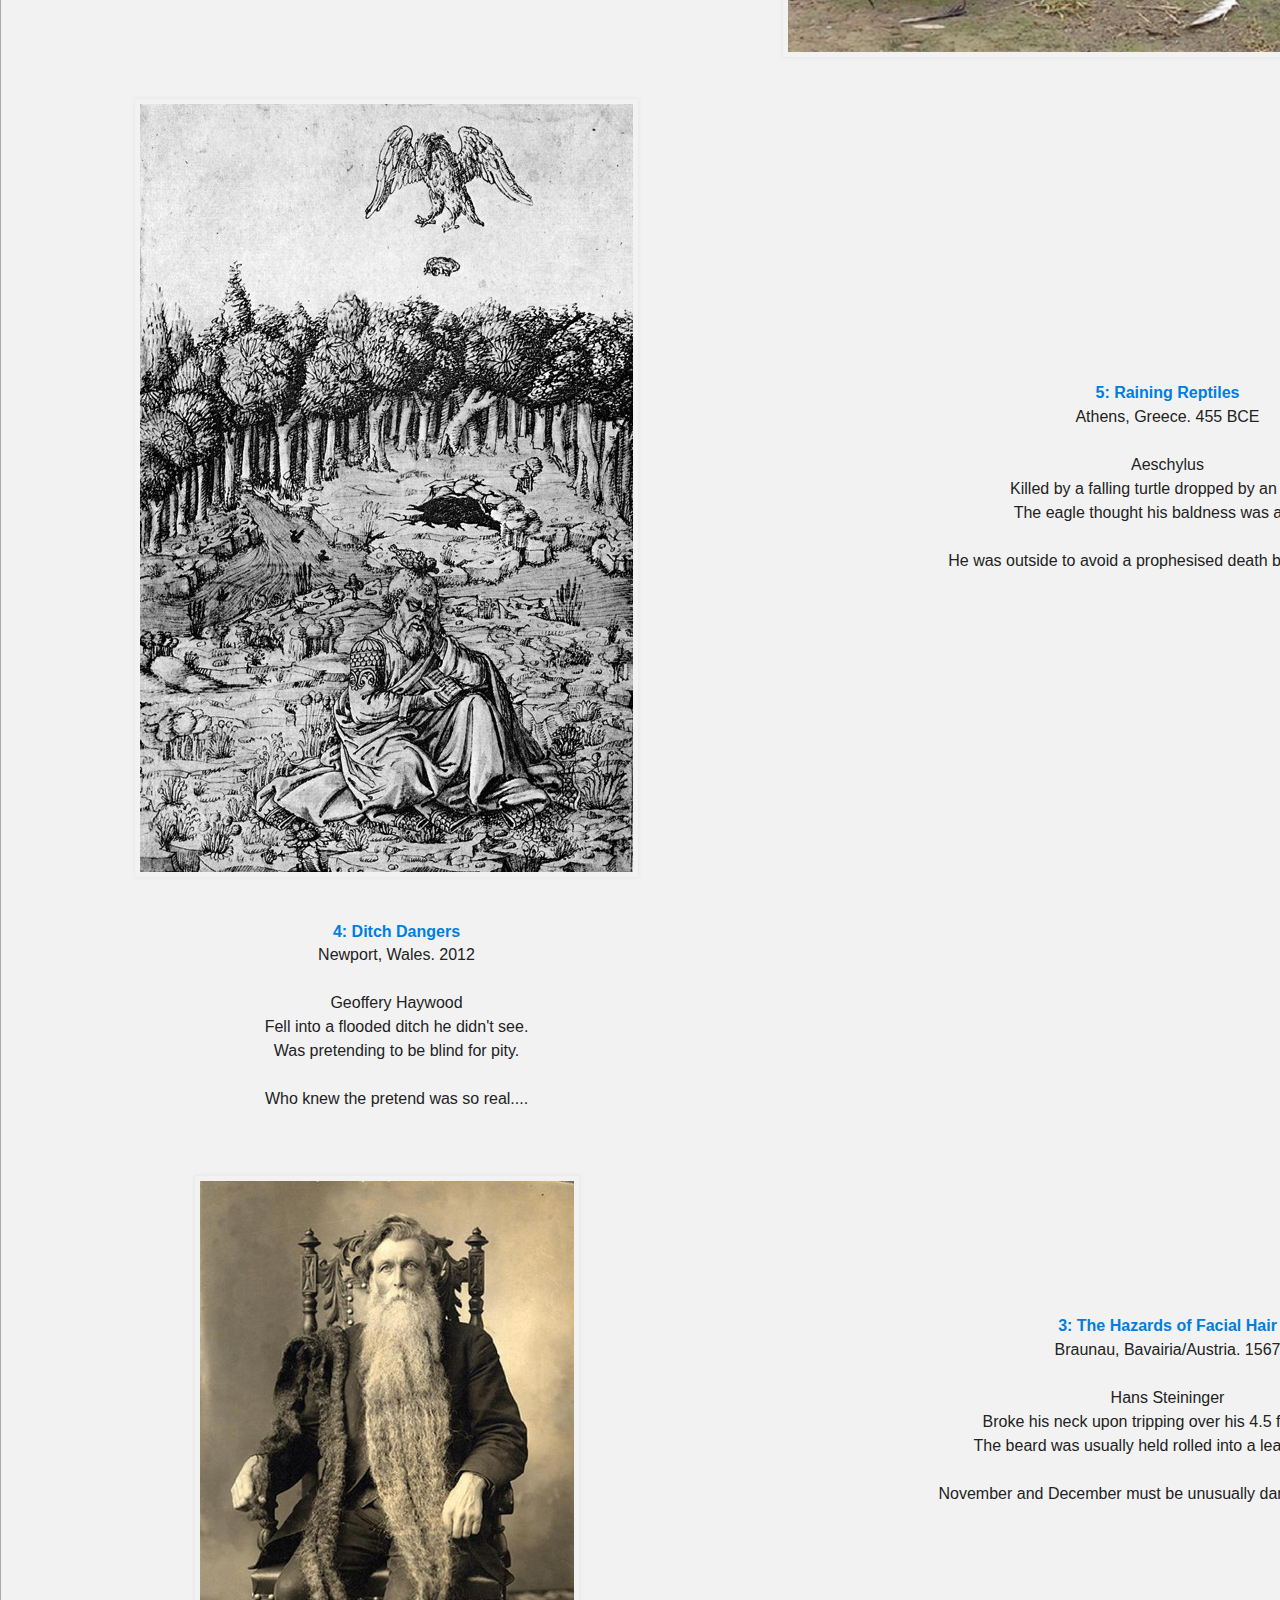
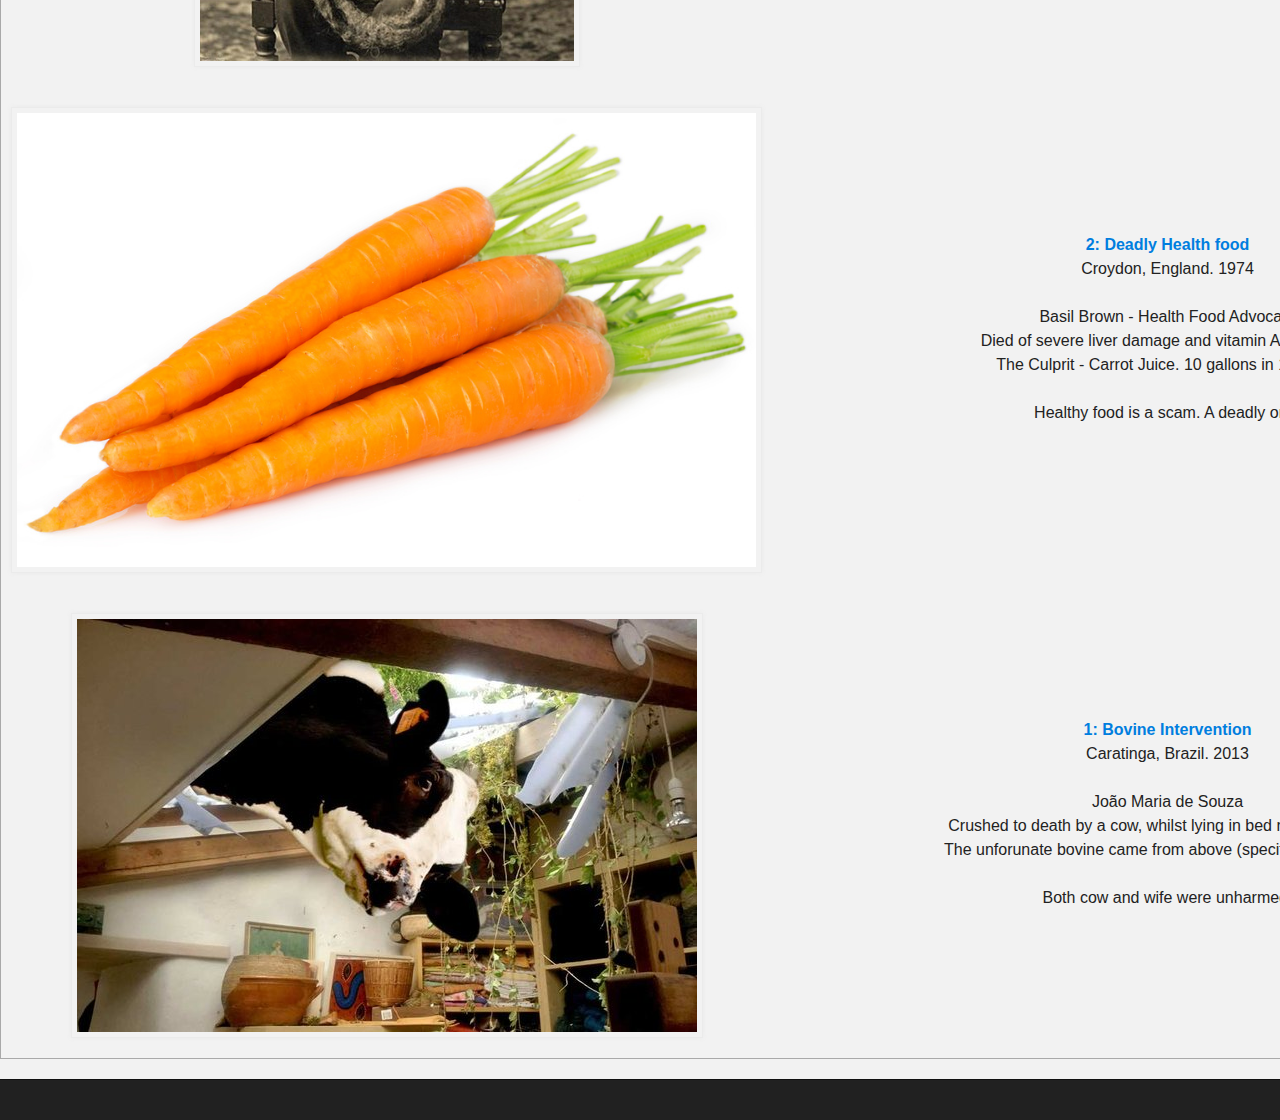
==== commit 2e8188c4: "Update index.html" ====
--- a/index.html
+++ b/index.html
@@ -29,6 +29,9 @@
               <td>
                 <h3 style="color:white;"><a style="color:white;" href="references.html">References</a></h3>
               </td>
+              <td>
+                <h3><a style="color:white;" href="justificationSignificance.html">Justification and Significance</a></h3>
+              </td>
             </tr>
           </table>
 
@@ -62,7 +65,7 @@
   <tr>
     <td><img src="images/yummy-death.png"></td>
     <td>
-      <pre><a href="http://www.nordstjernan.com/news/traditions/6870/"><strong>9: The King Who Ate Himself to Death</strong></a>
+      <pre><a href="http://www.weirdworm.com/6-famous-people-who-probably-died-from-overeating/"><strong>9: The King Who Ate Himself to Death</strong></a>
 Sweden. 1771
 
 King Adolf Frederick
@@ -77,7 +80,7 @@
   
   <tr>
     <td>
-      <pre><a href="http://www.historiclebanonohio.com/?q=vallandigham"><strong>8: Overzealous Demonstration</strong></a>
+      <pre><a href="http://www.bbc.com/news/blogs-magazine-monitor-28805895"><strong>8: Overzealous Demonstration</strong></a>
 Ohio, USA. 1871
 
 Clement Vallandigham - Lawyer and Politician
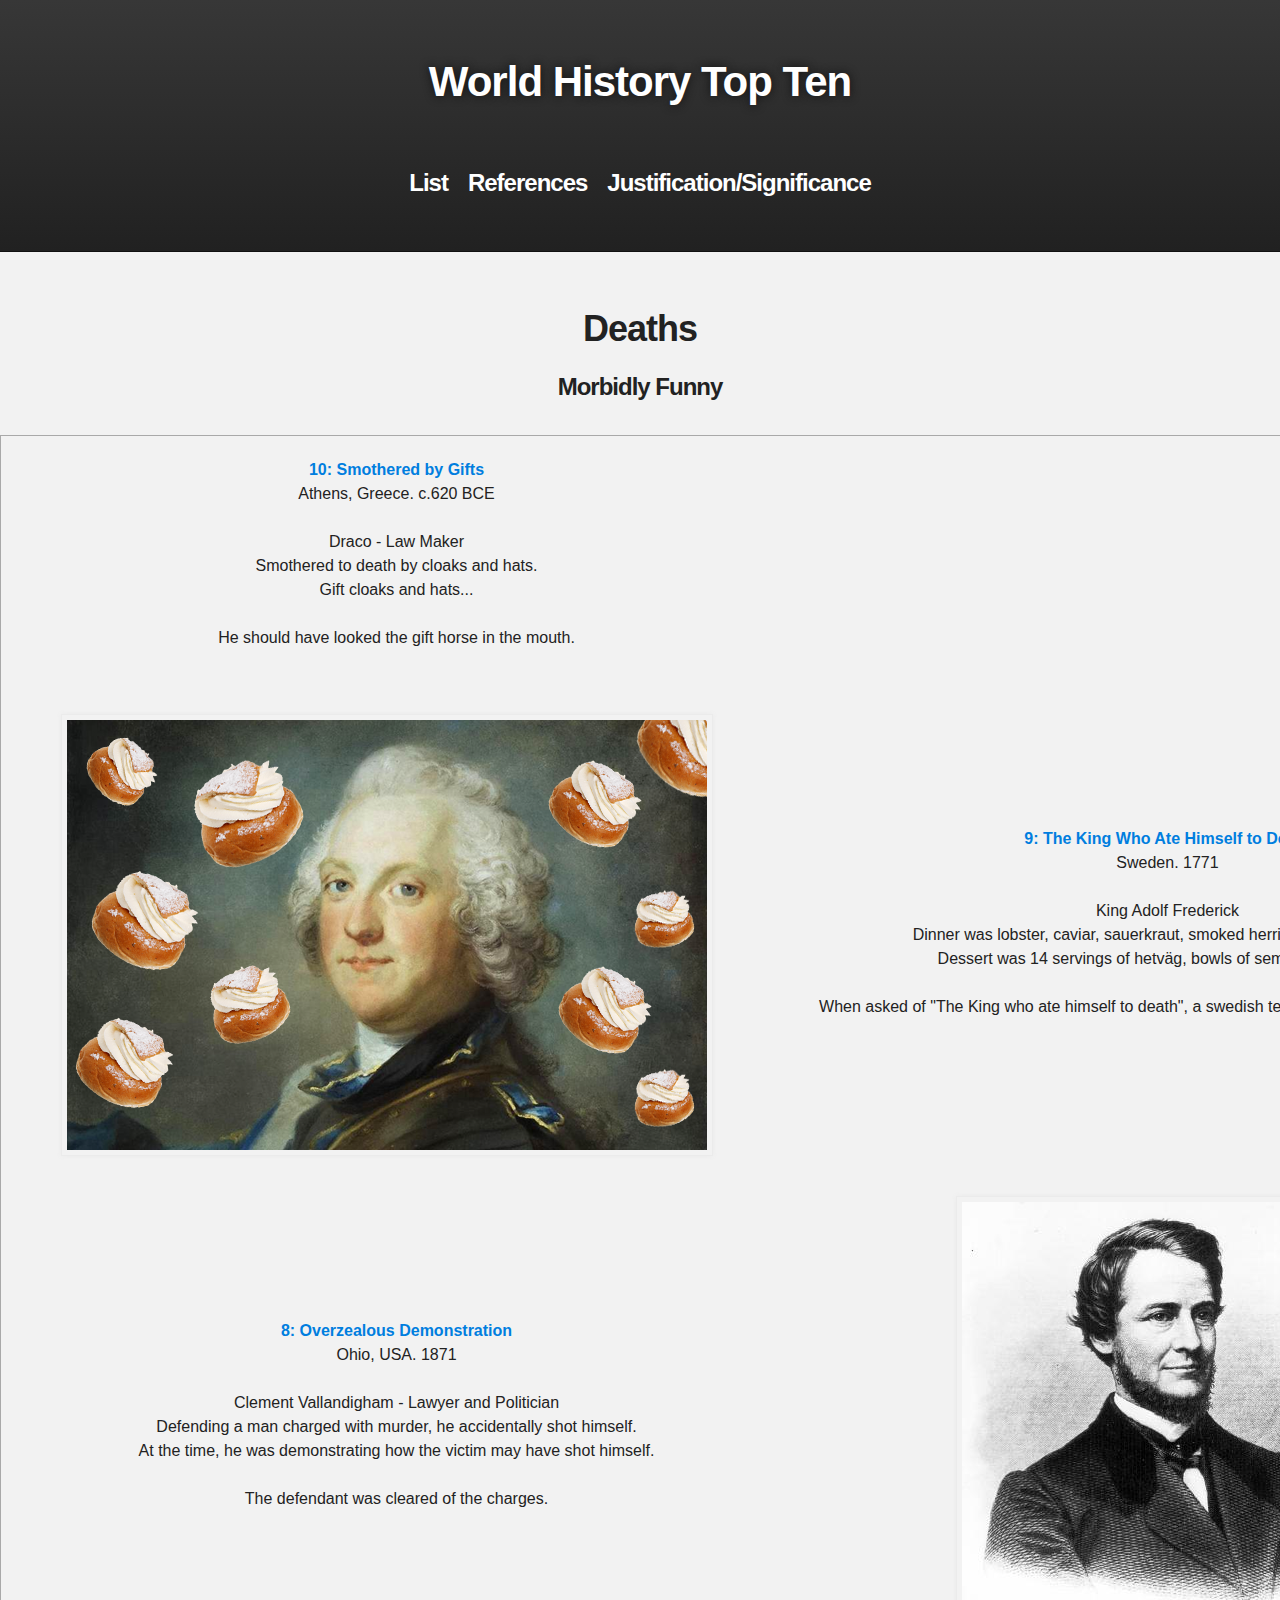
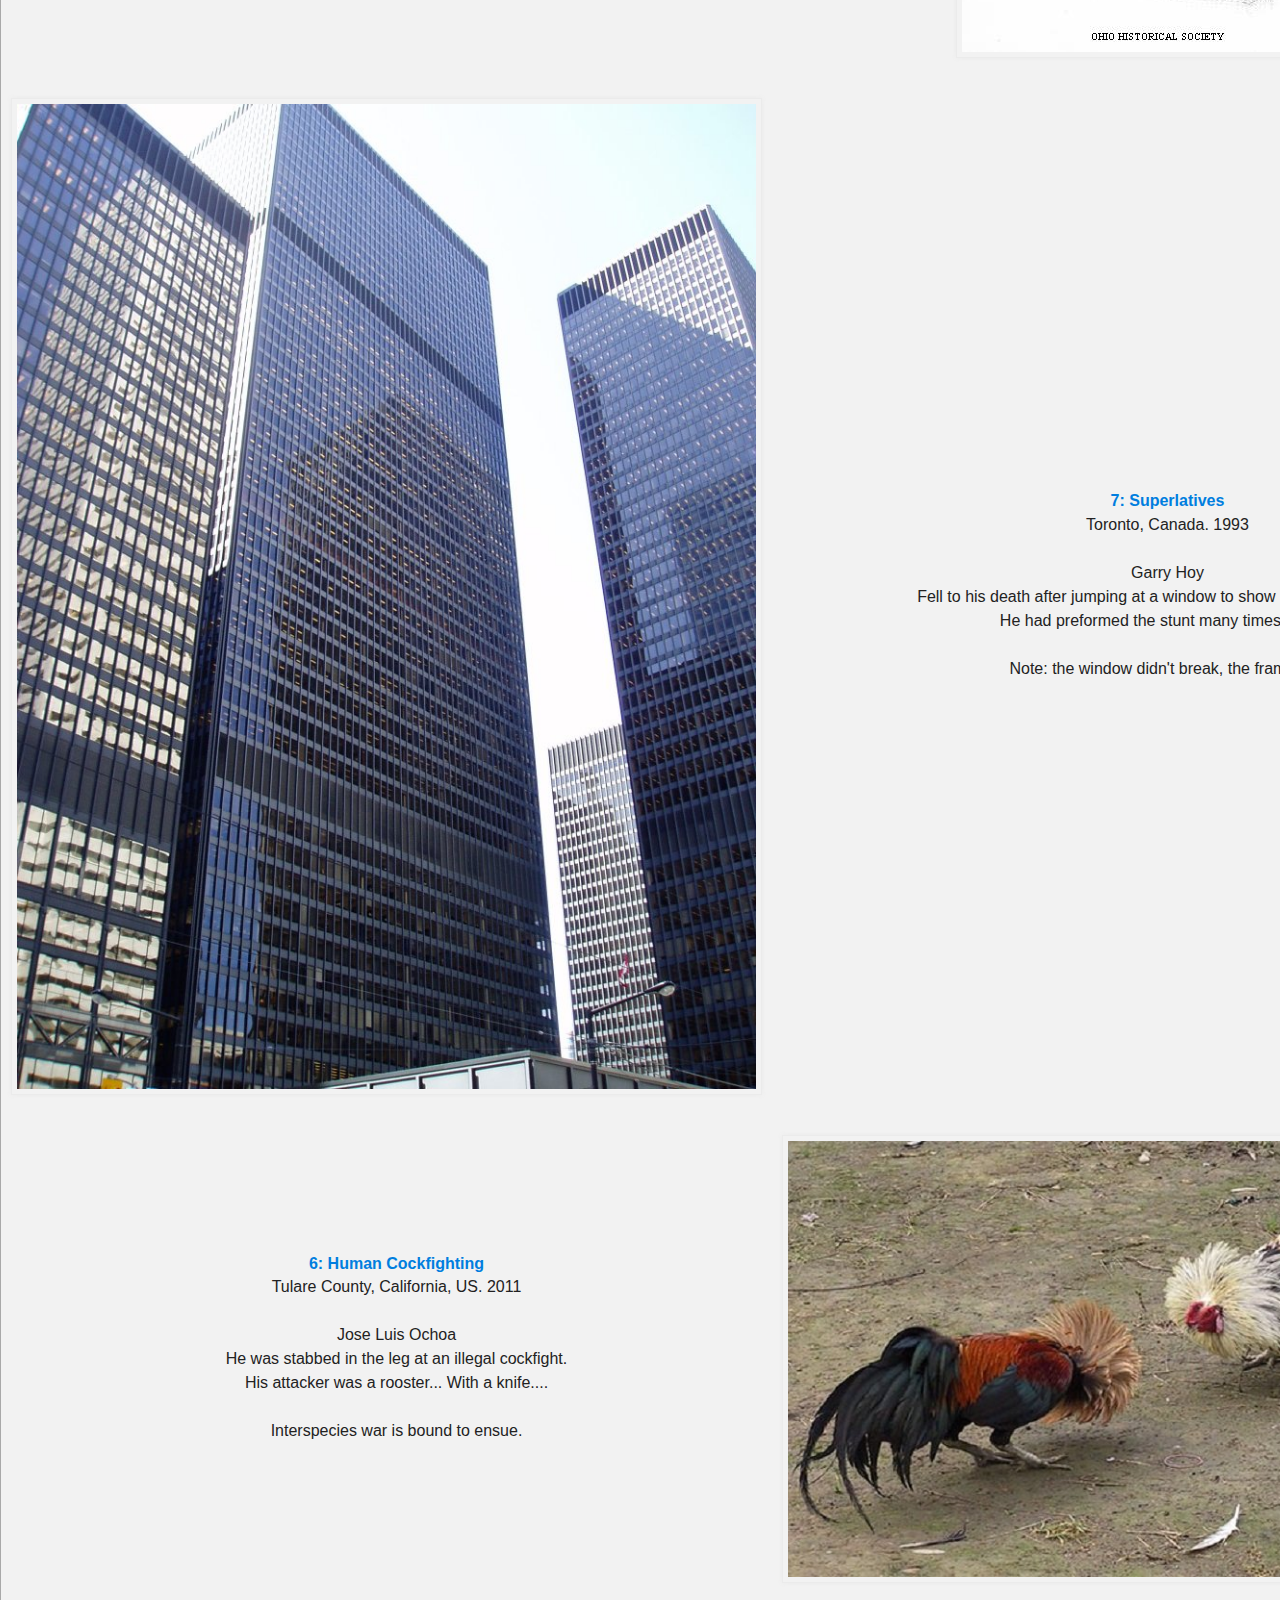
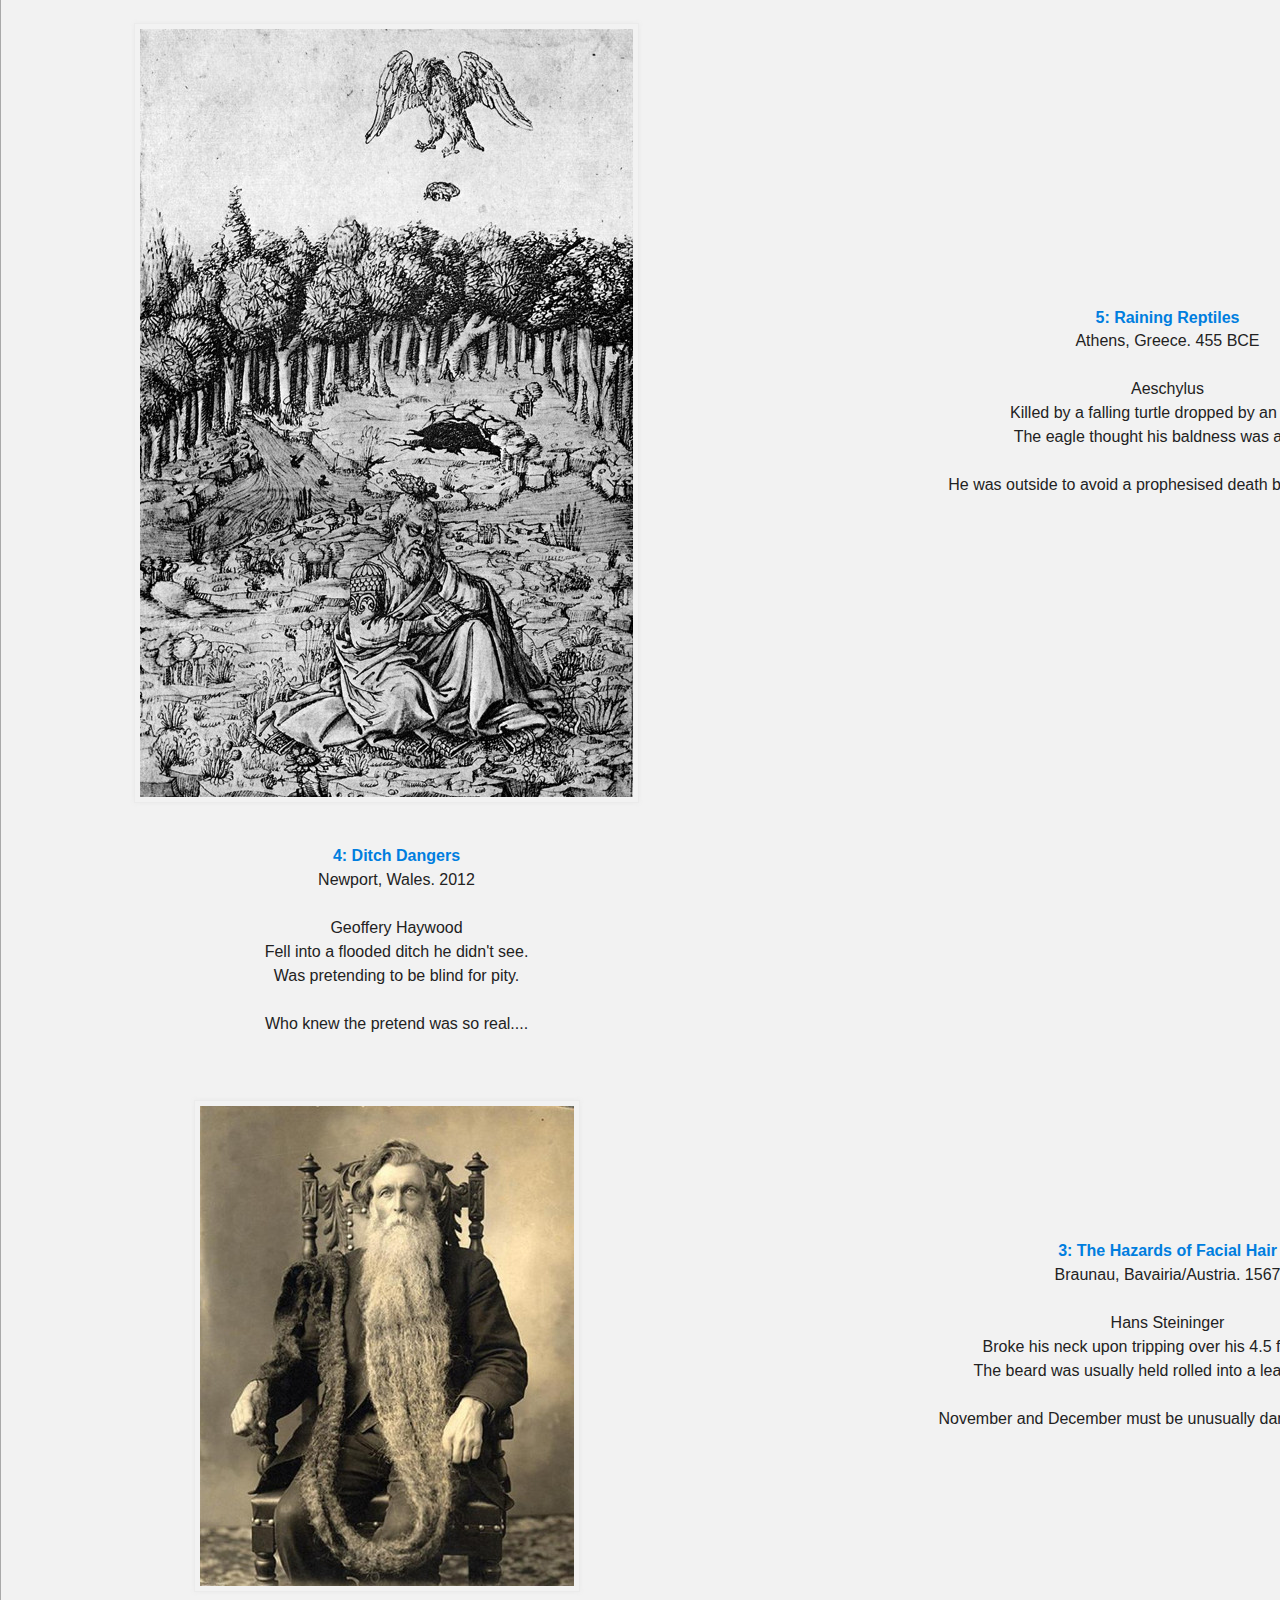
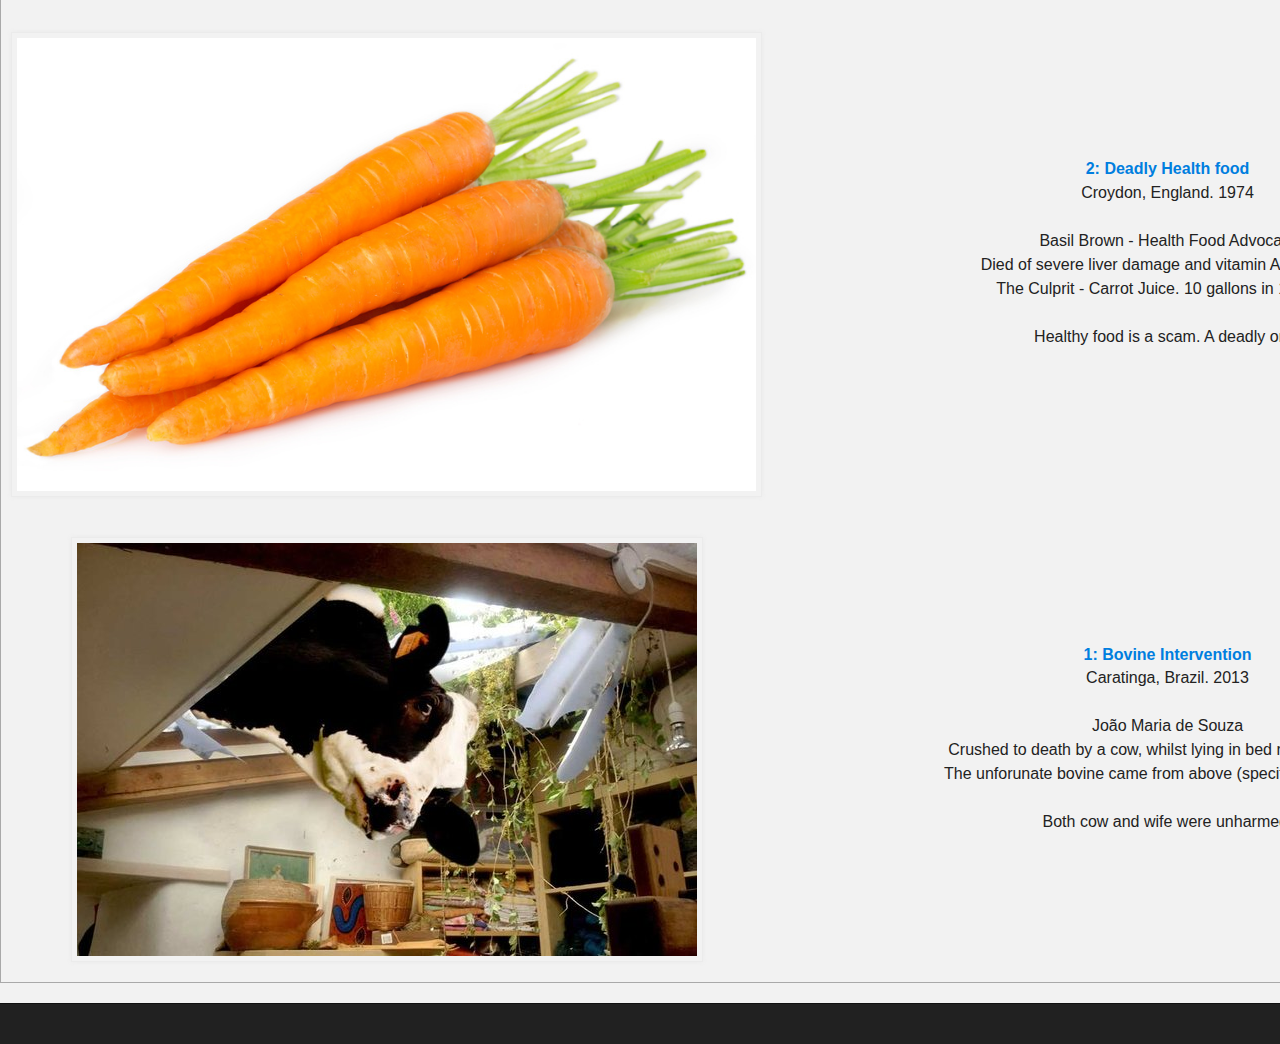
==== commit 10e305ba: "Update index.html" ====
--- a/index.html
+++ b/index.html
@@ -30,7 +30,7 @@
                 <h3 style="color:white;"><a style="color:white;" href="references.html">References</a></h3>
               </td>
               <td>
-                <h3><a style="color:white;" href="justificationSignificance.html">Justification and Significance</a></h3>
+                <h3><a style="color:white;" href="justificationSignificance.html">Justification/Significance</a></h3>
               </td>
             </tr>
           </table>
